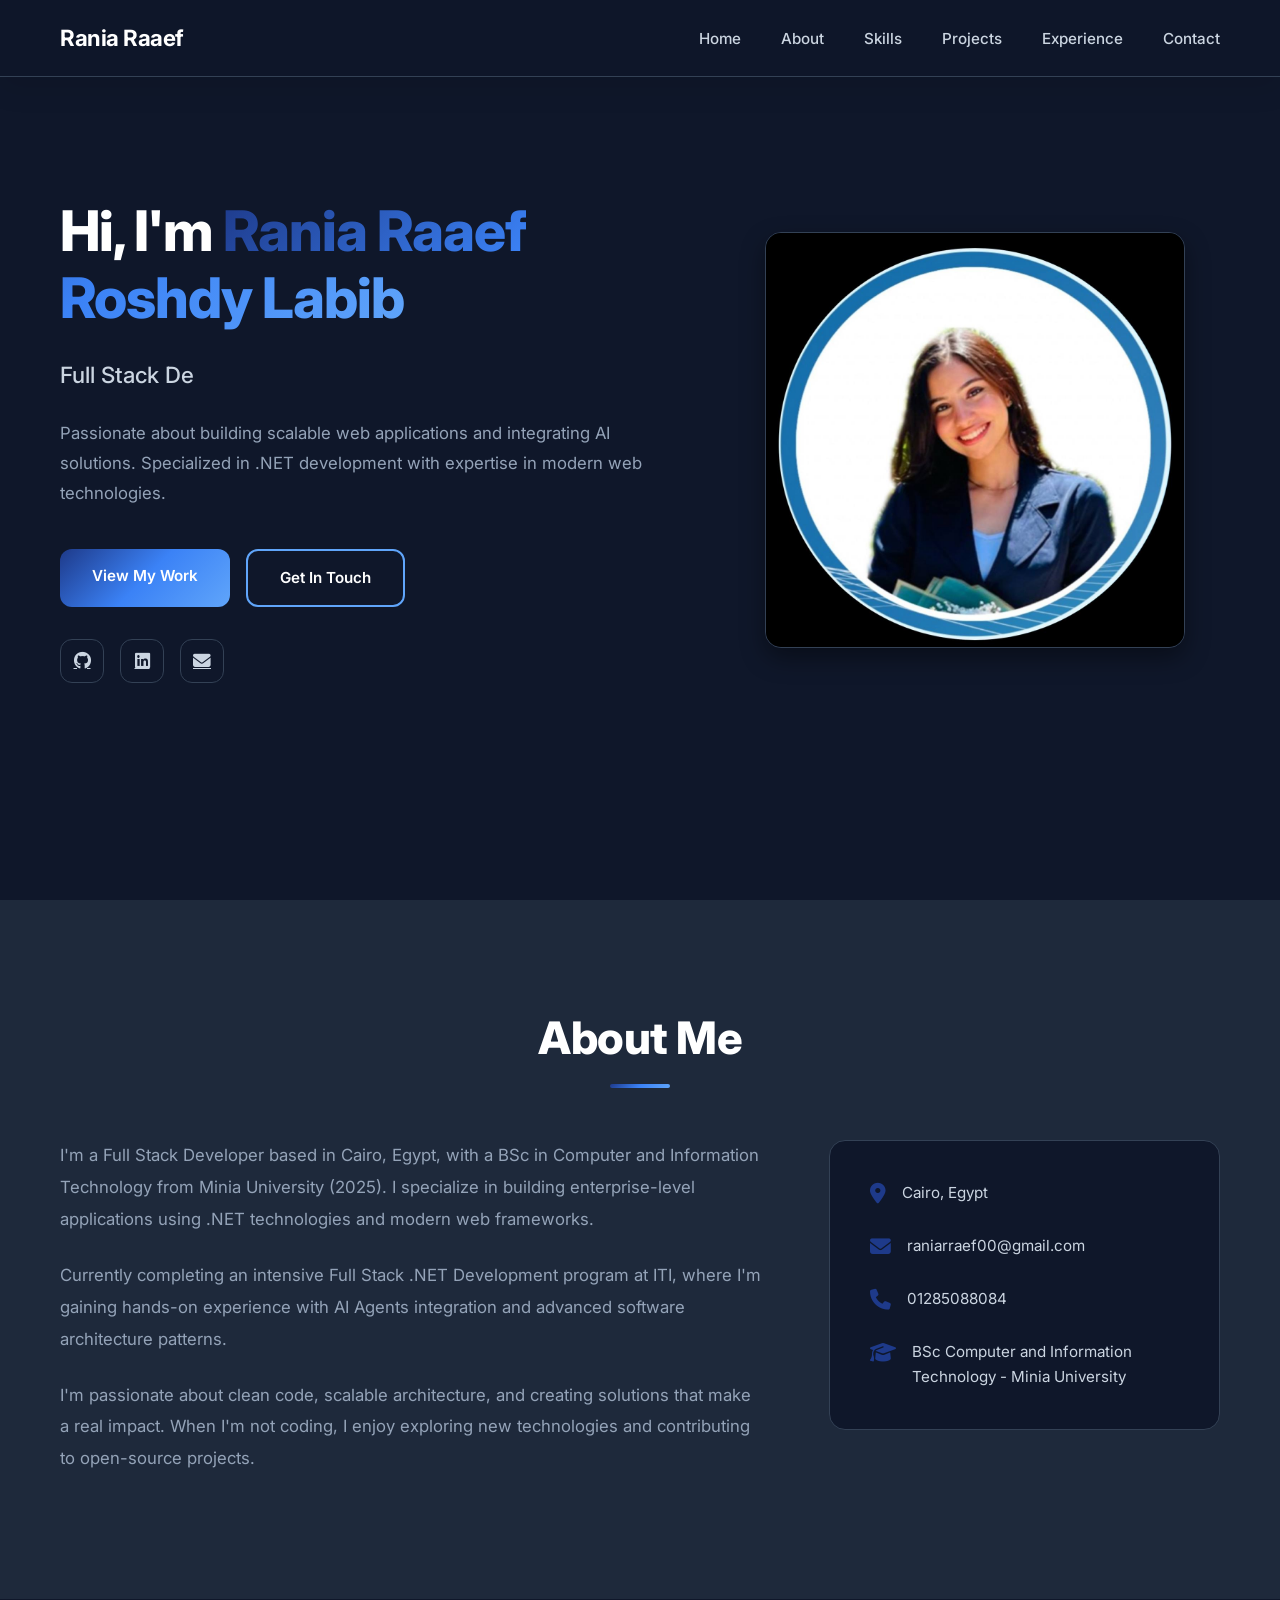
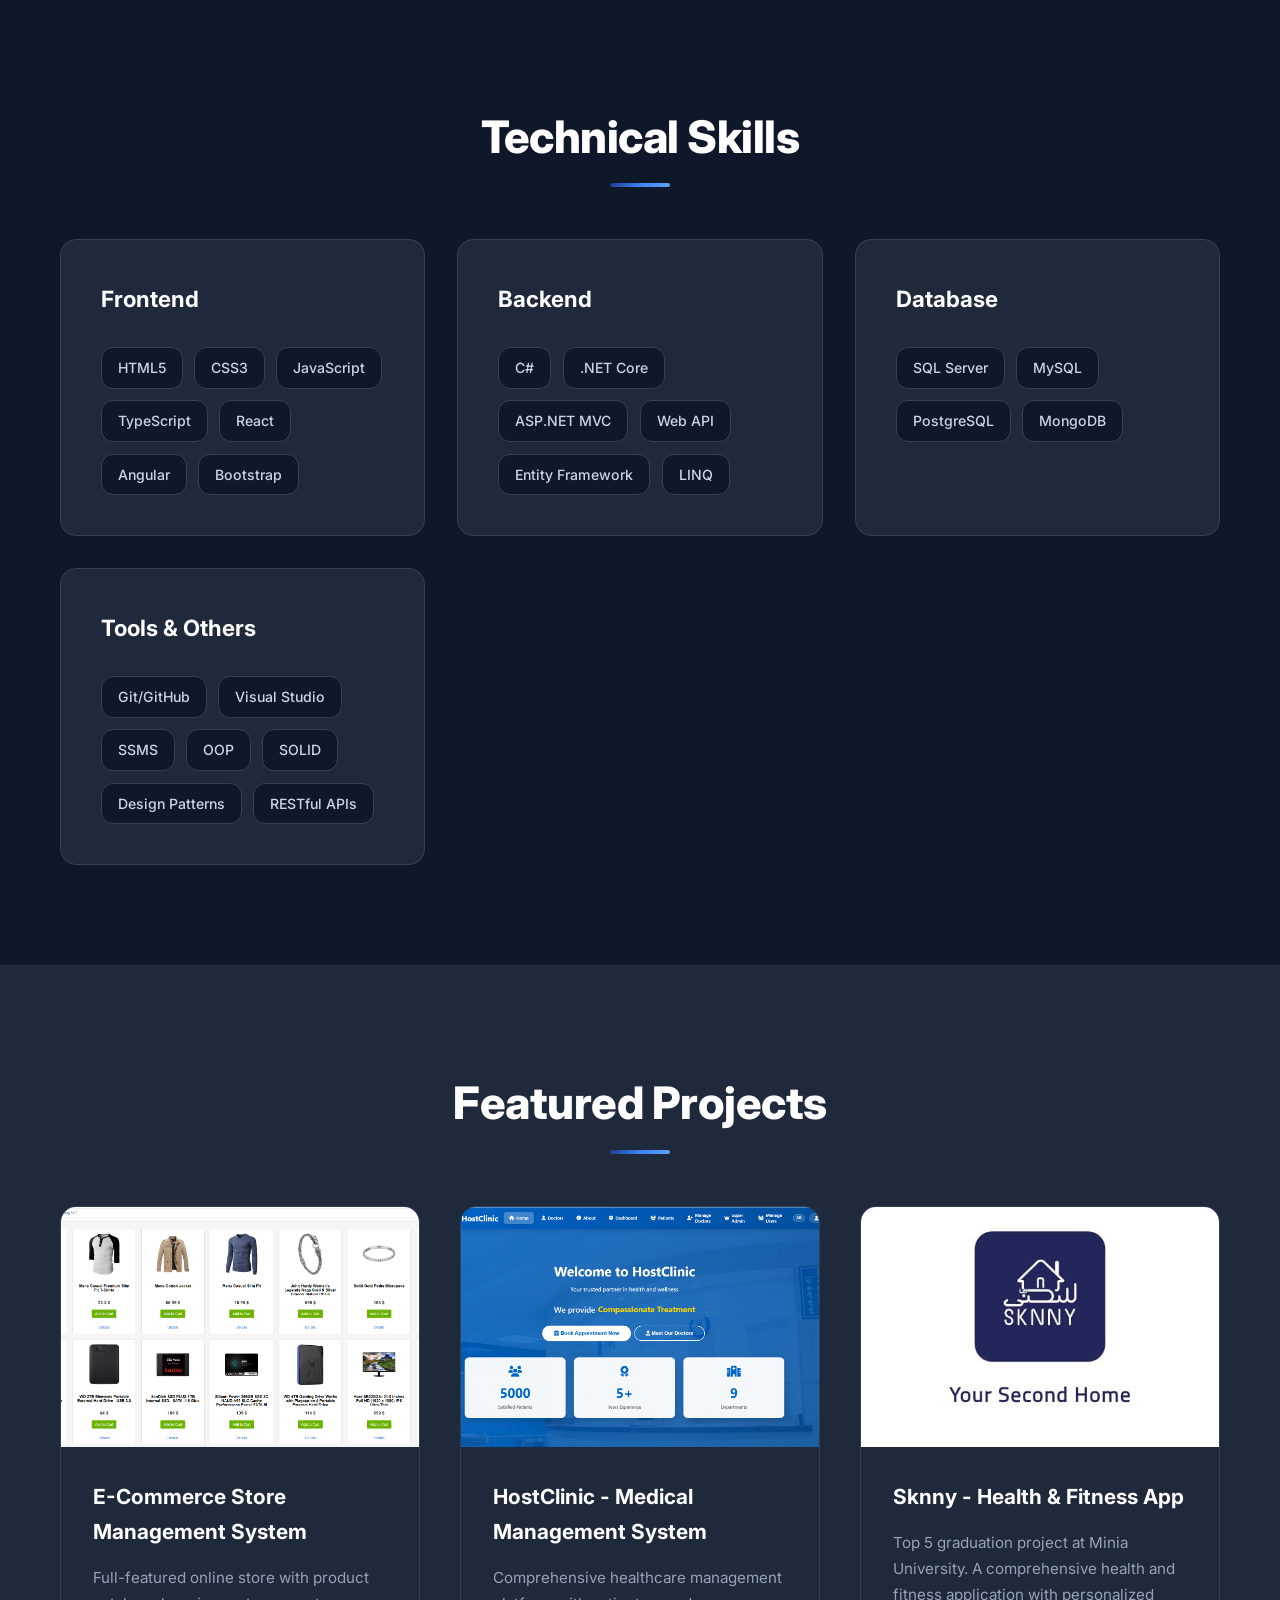
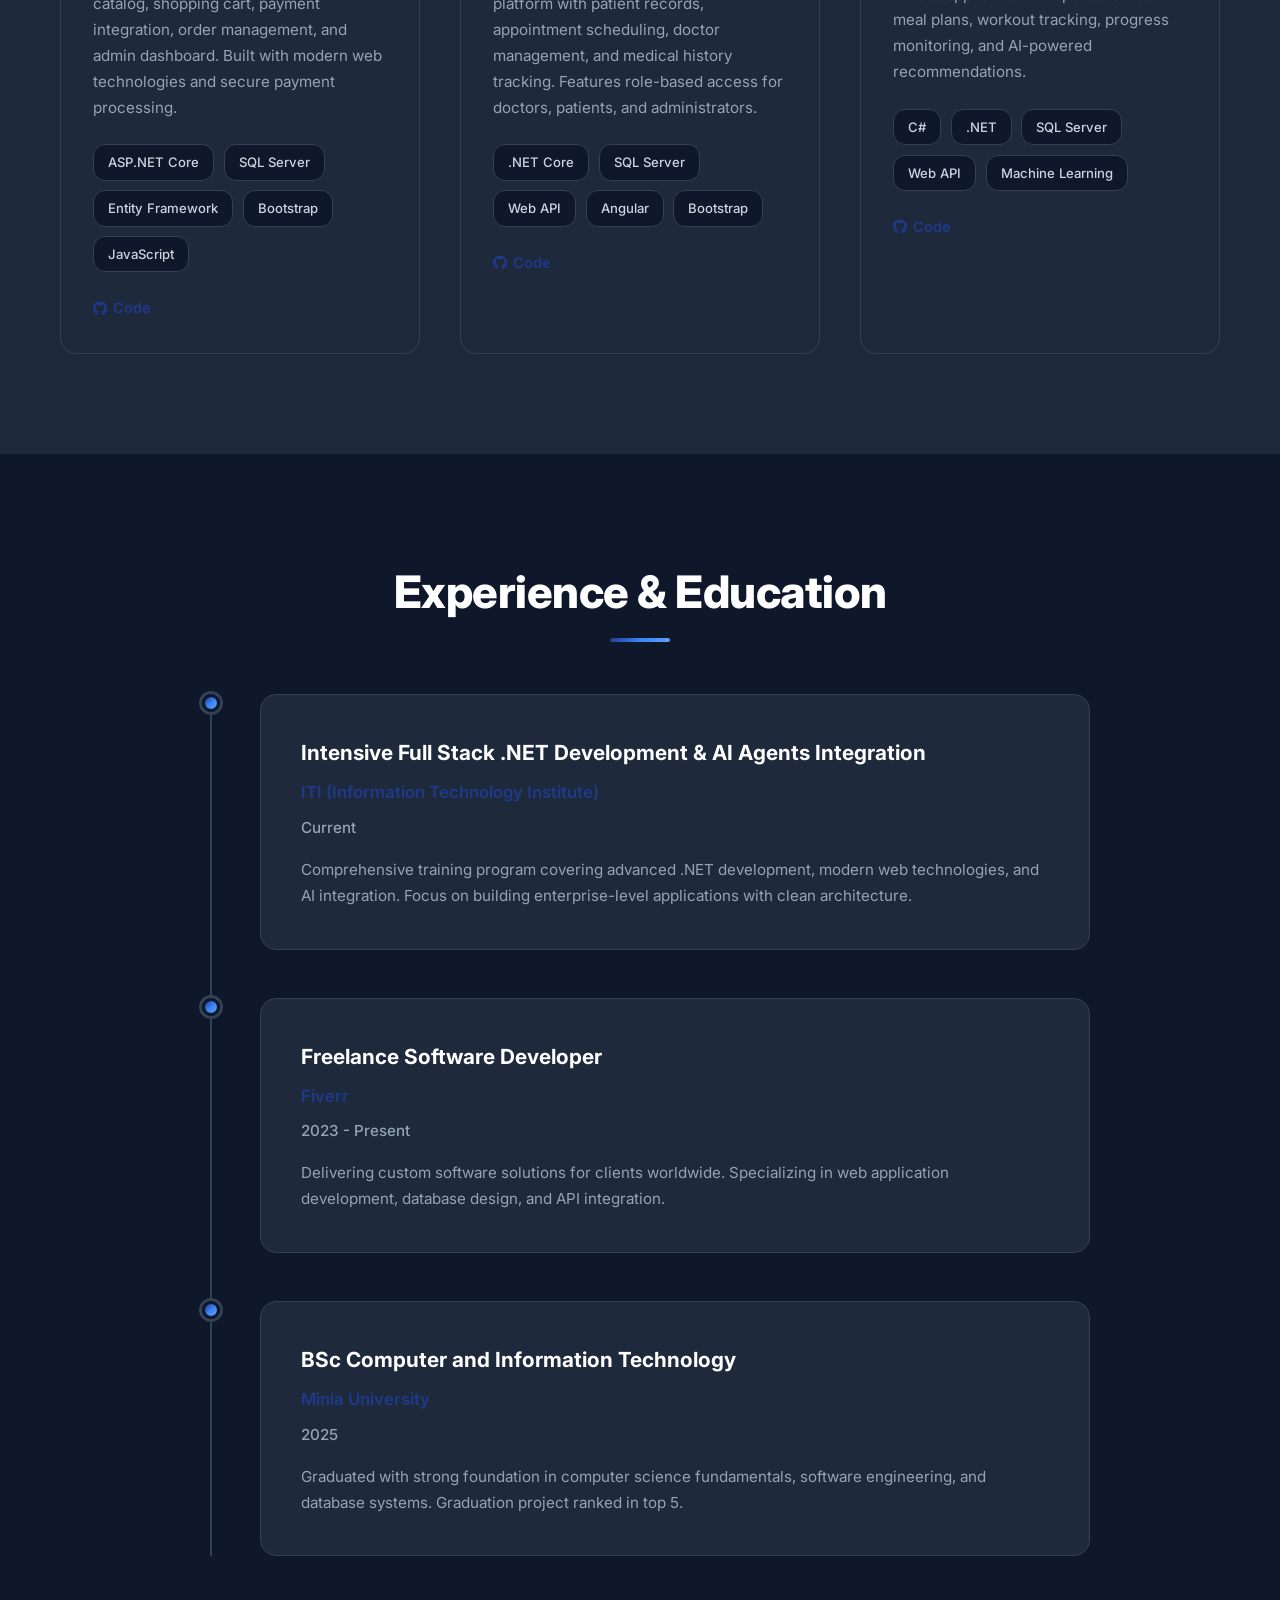
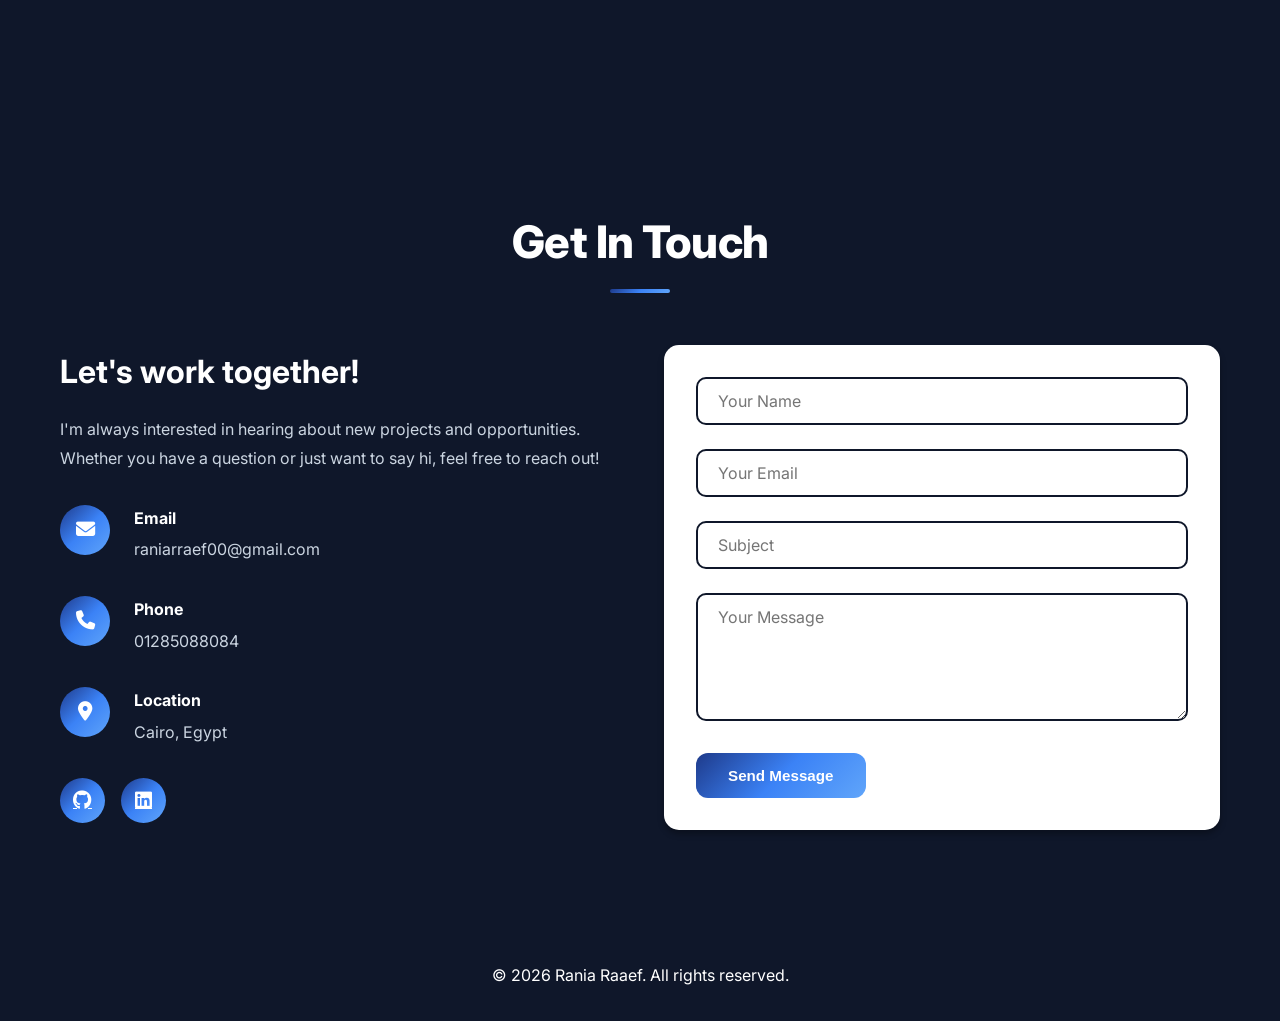
==== index.html @ a7ed982c "Initial portfolio upload" ====
<!DOCTYPE html>
<html lang="en">
<head>
    <meta charset="UTF-8">
    <meta name="viewport" content="width=device-width, initial-scale=1.0">
    <title>Rania Raaef - Full Stack Developer</title>
    <link rel="preconnect" href="https://fonts.googleapis.com">
    <link rel="preconnect" href="https://fonts.gstatic.com" crossorigin>
    <link href="https://fonts.googleapis.com/css2?family=Inter:wght@400;500;600;700;800&display=swap" rel="stylesheet">
    <link rel="stylesheet" href="styles.css">
    <link rel="stylesheet" href="https://cdnjs.cloudflare.com/ajax/libs/font-awesome/6.4.0/css/all.min.css">
</head>
<body>
    <!-- Navigation -->
    <nav class="navbar">
        <div class="container">
            <div class="nav-brand">Rania Raaef</div>
            <ul class="nav-menu">
                <li><a href="#home">Home</a></li>
                <li><a href="#about">About</a></li>
                <li><a href="#skills">Skills</a></li>
                <li><a href="#projects">Projects</a></li>
                <li><a href="#experience">Experience</a></li>
                <li><a href="#contact">Contact</a></li>
            </ul>
            <div class="hamburger">
                <span></span>
                <span></span>
                <span></span>
            </div>
        </div>
    </nav>

    <!-- Hero Section -->
    <section id="home" class="hero">
        <div class="container">
            <div class="hero-content">
                <div class="hero-text">
                    <h1 class="hero-title">Hi, I'm <span class="highlight">Rania Raaef Roshdy Labib</span></h1>
                    <h2 class="hero-subtitle">Full Stack Developer | Software Engineer</h2>
                    <p class="hero-description">
                        Passionate about building scalable web applications and integrating AI solutions. 
                        Specialized in .NET development with expertise in modern web technologies.
                    </p>
                    <div class="hero-buttons">
                        <a href="#projects" class="btn btn-primary">View My Work</a>
                        <a href="#contact" class="btn btn-secondary">Get In Touch</a>
                    </div>
                    <div class="social-links">
                        <a href="https://github.com/raniaraaef" target="_blank" aria-label="GitHub"><i class="fab fa-github"></i></a>
                        <a href="https://www.linkedin.com/in/rania-raaef-23a071244" target="_blank" aria-label="LinkedIn"><i class="fab fa-linkedin"></i></a>
                        <a href="mailto:raniarraef00@gmail.com" aria-label="Email"><i class="fas fa-envelope"></i></a>
                    </div>
                </div>
                <div class="hero-image">
                    <img src="photo_1_2026-02-26_18-59-21.jpg" alt="Rania Raaef">
                </div>
            </div>
        </div>
    </section>

    <!-- About Section -->
    <section id="about" class="about">
        <div class="container">
            <h2 class="section-title">About Me</h2>
            <div class="about-content">
                <div class="about-text">
                    <p>
                        I'm a Full Stack Developer based in Cairo, Egypt, with a BSc in Computer and Information Technology 
                        from Minia University (2025). I specialize in building enterprise-level applications using .NET 
                        technologies and modern web frameworks.
                    </p>
                    <p>
                        Currently completing an intensive Full Stack .NET Development program at ITI, where I'm gaining 
                        hands-on experience with AI Agents integration and advanced software architecture patterns.
                    </p>
                    <p>
                        I'm passionate about clean code, scalable architecture, and creating solutions that make a real 
                        impact. When I'm not coding, I enjoy exploring new technologies and contributing to open-source projects.
                    </p>
                </div>
                <div class="about-info">
                    <div class="info-item">
                        <i class="fas fa-map-marker-alt"></i>
                        <span>Cairo, Egypt</span>
                    </div>
                    <div class="info-item">
                        <i class="fas fa-envelope"></i>
                        <span>raniarraef00@gmail.com</span>
                    </div>
                    <div class="info-item">
                        <i class="fas fa-phone"></i>
                        <span>01285088084</span>
                    </div>
                    <div class="info-item">
                        <i class="fas fa-graduation-cap"></i>
                        <span>BSc Computer and Information Technology - Minia University</span>
                    </div>
                </div>
            </div>
        </div>
    </section>

    <!-- Skills Section -->
    <section id="skills" class="skills">
        <div class="container">
            <h2 class="section-title">Technical Skills</h2>
            <div class="skills-grid">
                <div class="skill-category">
                    <h3>Frontend</h3>
                    <div class="skill-tags">
                        <span class="skill-tag">HTML5</span>
                        <span class="skill-tag">CSS3</span>
                        <span class="skill-tag">JavaScript</span>
                        <span class="skill-tag">TypeScript</span>
                        <span class="skill-tag">React</span>
                        <span class="skill-tag">Angular</span>
                        <span class="skill-tag">Bootstrap</span>
                    </div>
                </div>
                <div class="skill-category">
                    <h3>Backend</h3>
                    <div class="skill-tags">
                        <span class="skill-tag">C#</span>
                        <span class="skill-tag">.NET Core</span>
                        <span class="skill-tag">ASP.NET MVC</span>
                        <span class="skill-tag">Web API</span>
                        <span class="skill-tag">Entity Framework</span>
                        <span class="skill-tag">LINQ</span>
                    </div>
                </div>
                <div class="skill-category">
                    <h3>Database</h3>
                    <div class="skill-tags">
                        <span class="skill-tag">SQL Server</span>
                        <span class="skill-tag">MySQL</span>
                        <span class="skill-tag">PostgreSQL</span>
                        <span class="skill-tag">MongoDB</span>
                    </div>
                </div>
                <div class="skill-category">
                    <h3>Tools & Others</h3>
                    <div class="skill-tags">
                        <span class="skill-tag">Git/GitHub</span>
                        <span class="skill-tag">Visual Studio</span>
                        <span class="skill-tag">SSMS</span>
                        <span class="skill-tag">OOP</span>
                        <span class="skill-tag">SOLID</span>
                        <span class="skill-tag">Design Patterns</span>
                        <span class="skill-tag">RESTful APIs</span>
                    </div>
                </div>
            </div>
        </div>
    </section>

    <!-- Projects Section -->
    <section id="projects" class="projects">
        <div class="container">
            <h2 class="section-title">Featured Projects</h2>
            <div class="projects-grid">
                <div class="project-card">
                    <div class="project-image">
                        <img src="store.png" alt="E-Commerce Store">
                    </div>
                    <div class="project-content">
                        <h3>E-Commerce Store Management System</h3>
                        <p>
                            Full-featured online store with product catalog, shopping cart, payment integration, 
                            order management, and admin dashboard. Built with modern web technologies and secure payment processing.
                        </p>
                        <div class="project-tech">
                            <span>ASP.NET Core</span>
                            <span>SQL Server</span>
                            <span>Entity Framework</span>
                            <span>Bootstrap</span>
                            <span>JavaScript</span>
                        </div>
                        <div class="project-links">
                            <a href="https://github.com/raniaraaef" target="_blank"><i class="fab fa-github"></i> Code</a>
                        </div>
                    </div>
                </div>

                <div class="project-card">
                    <div class="project-image">
                        <img src="clinic.png" alt="HostClinic">
                    </div>
                    <div class="project-content">
                        <h3>HostClinic - Medical Management System</h3>
                        <p>
                            Comprehensive healthcare management platform with patient records, appointment scheduling, 
                            doctor management, and medical history tracking. Features role-based access for doctors, patients, and administrators.
                        </p>
                        <div class="project-tech">
                            <span>.NET Core</span>
                            <span>SQL Server</span>
                            <span>Web API</span>
                            <span>Angular</span>
                            <span>Bootstrap</span>
                        </div>
                        <div class="project-links">
                            <a href="https://github.com/raniaraaef" target="_blank"><i class="fab fa-github"></i> Code</a>
                        </div>
                    </div>
                </div>

                <div class="project-card">
                    <div class="project-image">
                        <img src="sknny.jpg" alt="Sknny">
                    </div>
                    <div class="project-content">
                        <h3>Sknny - Health & Fitness App</h3>
                        <p>
                            Top 5 graduation project at Minia University. A comprehensive health and fitness application 
                            with personalized meal plans, workout tracking, progress monitoring, and AI-powered recommendations.
                        </p>
                        <div class="project-tech">
                            <span>C#</span>
                            <span>.NET</span>
                            <span>SQL Server</span>
                            <span>Web API</span>
                            <span>Machine Learning</span>
                        </div>
                        <div class="project-links">
                            <a href="https://github.com/raniaraaef" target="_blank"><i class="fab fa-github"></i> Code</a>
                        </div>
                    </div>
                </div>
            </div>
        </div>
    </section>

    <!-- Experience Section -->
    <section id="experience" class="experience">
        <div class="container">
            <h2 class="section-title">Experience & Education</h2>
            <div class="timeline">
                <div class="timeline-item">
                    <div class="timeline-dot"></div>
                    <div class="timeline-content">
                        <h3>Intensive Full Stack .NET Development & AI Agents Integration</h3>
                        <h4>ITI (Information Technology Institute)</h4>
                        <p class="timeline-date">Current</p>
                        <p>
                            Comprehensive training program covering advanced .NET development, modern web technologies, 
                            and AI integration. Focus on building enterprise-level applications with clean architecture.
                        </p>
                    </div>
                </div>

                <div class="timeline-item">
                    <div class="timeline-dot"></div>
                    <div class="timeline-content">
                        <h3>Freelance Software Developer</h3>
                        <h4>Fiverr</h4>
                        <p class="timeline-date">2023 - Present</p>
                        <p>
                            Delivering custom software solutions for clients worldwide. Specializing in web application 
                            development, database design, and API integration.
                        </p>
                    </div>
                </div>

                <div class="timeline-item">
                    <div class="timeline-dot"></div>
                    <div class="timeline-content">
                        <h3>BSc Computer and Information Technology</h3>
                        <h4>Minia University</h4>
                        <p class="timeline-date">2025</p>
                        <p>
                            Graduated with strong foundation in computer science fundamentals, software engineering, 
                            and database systems. Graduation project ranked in top 5.
                        </p>
                    </div>
                </div>
            </div>
        </div>
    </section>

    <!-- Contact Section -->
    <section id="contact" class="contact">
        <div class="container">
            <h2 class="section-title">Get In Touch</h2>
            <div class="contact-content">
                <div class="contact-info">
                    <h3>Let's work together!</h3>
                    <p>
                        I'm always interested in hearing about new projects and opportunities. 
                        Whether you have a question or just want to say hi, feel free to reach out!
                    </p>
                    <div class="contact-details">
                        <div class="contact-item">
                            <i class="fas fa-envelope"></i>
                            <div>
                                <h4>Email</h4>
                                <a href="mailto:raniarraef00@gmail.com">raniarraef00@gmail.com</a>
                            </div>
                        </div>
                        <div class="contact-item">
                            <i class="fas fa-phone"></i>
                            <div>
                                <h4>Phone</h4>
                                <a href="tel:+201285088084">01285088084</a>
                            </div>
                        </div>
                        <div class="contact-item">
                            <i class="fas fa-map-marker-alt"></i>
                            <div>
                                <h4>Location</h4>
                                <p>Cairo, Egypt</p>
                            </div>
                        </div>
                    </div>
                    <div class="social-links-contact">
                        <a href="https://github.com/raniaraaef" target="_blank"><i class="fab fa-github"></i></a>
                        <a href="https://www.linkedin.com/in/rania-raaef-23a071244" target="_blank"><i class="fab fa-linkedin"></i></a>
                    </div>
                </div>
                <div class="contact-form">
                    <form id="contactForm">
                        <div class="form-group">
                            <input type="text" id="name" placeholder="Your Name" required>
                        </div>
                        <div class="form-group">
                            <input type="email" id="email" placeholder="Your Email" required>
                        </div>
                        <div class="form-group">
                            <input type="text" id="subject" placeholder="Subject" required>
                        </div>
                        <div class="form-group">
                            <textarea id="message" rows="5" placeholder="Your Message" required></textarea>
                        </div>
                        <button type="submit" class="btn btn-primary">Send Message</button>
                    </form>
                </div>
            </div>
        </div>
    </section>

    <!-- Footer -->
    <footer class="footer">
        <div class="container">
            <p>&copy; 2026 Rania Raaef. All rights reserved.</p>
        </div>
    </footer>

    <script src="script.js"></script>
</body>
</html>
---- styles.css ----
* {
    margin: 0;
    padding: 0;
    box-sizing: border-box;
}

:root {
    --primary-color: #1e3a8a;
    --secondary-color: #3b82f6;
    --accent-color: #60a5fa;
    --text-dark: #0f172a;
    --text-light: #cbd5e1;
    --text-muted: #94a3b8;
    --bg-light: #0f172a;
    --bg-white: #1e293b;
    --bg-card: #1e293b;
    --border-color: #334155;
    --shadow-sm: 0 1px 3px rgba(0, 0, 0, 0.3);
    --shadow: 0 4px 6px rgba(0, 0, 0, 0.3);
    --shadow-lg: 0 10px 25px rgba(0, 0, 0, 0.4);
    --transition: all 0.3s cubic-bezier(0.4, 0, 0.2, 1);
    --radius: 12px;
    --radius-lg: 16px;
    --gradient: linear-gradient(135deg, #1e3a8a 0%, #3b82f6 50%, #60a5fa 100%);
}

html {
    scroll-behavior: smooth;
}

body {
    font-family: 'Inter', -apple-system, BlinkMacSystemFont, 'Segoe UI', 'Roboto', 'Oxygen', 'Ubuntu', 'Cantarell', sans-serif;
    line-height: 1.7;
    color: #e2e8f0;
    overflow-x: hidden;
    background: var(--bg-light);
}

.container {
    max-width: 1200px;
    margin: 0 auto;
    padding: 0 20px;
}

/* Navigation */
.navbar {
    position: fixed;
    top: 0;
    width: 100%;
    background: rgba(15, 23, 42, 0.9);
    backdrop-filter: blur(10px);
    border-bottom: 1px solid var(--border-color);
    z-index: 1000;
    transition: var(--transition);
}

.navbar .container {
    display: flex;
    justify-content: space-between;
    align-items: center;
    padding: 1.2rem 20px;
}

.nav-brand {
    font-size: 1.4rem;
    font-weight: 700;
    color: #ffffff;
    letter-spacing: -0.5px;
}

.nav-menu {
    display: flex;
    list-style: none;
    gap: 2.5rem;
}

.nav-menu a {
    text-decoration: none;
    color: var(--text-light);
    font-weight: 500;
    font-size: 0.95rem;
    transition: var(--transition);
    position: relative;
}

.nav-menu a:hover {
    color: var(--accent-color);
}

.nav-menu a::after {
    content: '';
    position: absolute;
    bottom: -8px;
    left: 50%;
    transform: translateX(-50%);
    width: 0;
    height: 2px;
    background: var(--gradient);
    transition: var(--transition);
    border-radius: 2px;
}

.nav-menu a:hover::after {
    width: 100%;
}

.hamburger {
    display: none;
    flex-direction: column;
    cursor: pointer;
}

.hamburger span {
    width: 25px;
    height: 3px;
    background: var(--text-dark);
    margin: 3px 0;
    transition: var(--transition);
}

/* Hero Section */
.hero {
    min-height: 100vh;
    display: flex;
    align-items: center;
    padding-top: 80px;
    background: var(--bg-light);
    position: relative;
    overflow: hidden;
}

.hero-content {
    display: grid;
    grid-template-columns: 1.2fr 1fr;
    gap: 5rem;
    align-items: center;
    position: relative;
    z-index: 1;
}

.hero-text {
    color: #ffffff;
}

.hero-title {
    font-size: 3.5rem;
    margin-bottom: 1.5rem;
    font-weight: 800;
    line-height: 1.2;
    letter-spacing: -1px;
    animation: fadeInUp 0.8s ease;
    color: #ffffff;
}

.highlight {
    background: var(--gradient);
    -webkit-background-clip: text;
    -webkit-text-fill-color: transparent;
    background-clip: text;
}

.hero-subtitle {
    font-size: 1.4rem;
    margin-bottom: 1.5rem;
    color: var(--text-light);
    font-weight: 500;
    animation: fadeInUp 0.8s ease 0.2s both;
}

.hero-description {
    font-size: 1.05rem;
    margin-bottom: 2.5rem;
    color: var(--text-muted);
    line-height: 1.8;
    max-width: 600px;
    animation: fadeInUp 0.8s ease 0.4s both;
}

.hero-buttons {
    display: flex;
    gap: 1rem;
    margin-bottom: 2rem;
    animation: fadeInUp 0.8s ease 0.6s both;
}

.btn {
    padding: 14px 32px;
    border-radius: var(--radius);
    text-decoration: none;
    font-weight: 600;
    font-size: 0.95rem;
    transition: var(--transition);
    display: inline-block;
}

.btn-primary {
    background: var(--gradient);
    color: white;
    border: none;
}

.btn-primary:hover {
    transform: translateY(-2px);
    box-shadow: var(--shadow-lg);
    opacity: 0.9;
}

.btn-secondary {
    background: transparent;
    color: #ffffff;
    border: 2px solid var(--accent-color);
}

.btn-secondary:hover {
    border-color: var(--accent-color);
    background: var(--accent-color);
    color: #ffffff;
    transform: translateY(-2px);
}

.social-links {
    display: flex;
    gap: 1rem;
    animation: fadeInUp 0.8s ease 0.8s both;
}

.social-links a {
    width: 44px;
    height: 44px;
    border-radius: var(--radius);
    background: var(--bg-light);
    border: 1px solid var(--border-color);
    display: flex;
    align-items: center;
    justify-content: center;
    color: var(--text-light);
    font-size: 1.1rem;
    transition: var(--transition);
}

.social-links a:hover {
    background: var(--gradient);
    color: white;
    border-color: transparent;
    transform: translateY(-3px);
    box-shadow: var(--shadow-lg);
}

.hero-image {
    animation: fadeInRight 0.8s ease;
    display: flex;
    justify-content: center;
}

.hero-image img {
    width: 100%;
    max-width: 420px;
    border-radius: var(--radius-lg);
    box-shadow: var(--shadow-lg);
    border: 1px solid var(--border-color);
}

/* Section Styles */
section {
    padding: 100px 0;
}

.section-title {
    text-align: center;
    font-size: 2.8rem;
    margin-bottom: 4rem;
    font-weight: 800;
    letter-spacing: -0.5px;
    color: #ffffff;
    position: relative;
}

.section-title::after {
    content: '';
    position: absolute;
    bottom: -12px;
    left: 50%;
    transform: translateX(-50%);
    width: 60px;
    height: 4px;
    background: var(--gradient);
    border-radius: 2px;
}

/* About Section */
.about {
    background: var(--bg-white);
}

.about-content {
    display: grid;
    grid-template-columns: 1.8fr 1fr;
    gap: 4rem;
    align-items: start;
}

.about-text p {
    margin-bottom: 1.5rem;
    color: var(--text-muted);
    font-size: 1.05rem;
    line-height: 1.9;
}

.about-info {
    background: var(--bg-light);
    padding: 2.5rem;
    border-radius: var(--radius-lg);
    border: 1px solid var(--border-color);
}

.info-item {
    display: flex;
    align-items: flex-start;
    gap: 1rem;
    margin-bottom: 1.8rem;
}

.info-item:last-child {
    margin-bottom: 0;
}

.info-item i {
    color: var(--primary-color);
    font-size: 1.3rem;
    margin-top: 2px;
}

.info-item span {
    color: var(--text-light);
    font-size: 0.95rem;
    line-height: 1.6;
}

/* Skills Section */
.skills {
    background: var(--bg-light);
}

.skills-grid {
    display: grid;
    grid-template-columns: repeat(auto-fit, minmax(300px, 1fr));
    gap: 2rem;
}

.skill-category {
    background: var(--bg-white);
    padding: 2.5rem;
    border-radius: var(--radius-lg);
    border: 1px solid var(--border-color);
    transition: var(--transition);
}

.skill-category:hover {
    transform: translateY(-5px);
    box-shadow: var(--shadow-lg);
    border-color: var(--primary-color);
}

.skill-category h3 {
    margin-bottom: 1.8rem;
    color: #ffffff;
    font-size: 1.4rem;
    font-weight: 700;
}

.skill-tags {
    display: flex;
    flex-wrap: wrap;
    gap: 0.7rem;
}

.skill-tag {
    background: var(--bg-light);
    color: var(--text-light);
    padding: 8px 16px;
    border-radius: var(--radius);
    font-size: 0.88rem;
    font-weight: 500;
    border: 1px solid var(--border-color);
    transition: var(--transition);
}

.skill-tag:hover {
    background: var(--gradient);
    color: white;
    border-color: transparent;
    transform: translateY(-2px);
}

/* Projects Section */
.projects {
    background: var(--bg-white);
}

.projects-grid {
    display: grid;
    grid-template-columns: repeat(auto-fit, minmax(360px, 1fr));
    gap: 2.5rem;
}

.project-card {
    background: var(--bg-white);
    border-radius: var(--radius-lg);
    overflow: hidden;
    border: 1px solid var(--border-color);
    transition: var(--transition);
}

.project-card:hover {
    transform: translateY(-8px);
    box-shadow: var(--shadow-lg);
    border-color: var(--primary-color);
}

.project-image {
    height: 240px;
    overflow: hidden;
    background: var(--bg-light);
}

.project-image img {
    width: 100%;
    height: 100%;
    object-fit: cover;
    transition: var(--transition);
}

.project-card:hover .project-image img {
    transform: scale(1.05);
}

.project-content {
    padding: 2rem;
}

.project-content h3 {
    margin-bottom: 1rem;
    color: #ffffff;
    font-size: 1.3rem;
    font-weight: 700;
}

.project-content p {
    color: var(--text-muted);
    margin-bottom: 1.5rem;
    line-height: 1.7;
    font-size: 0.95rem;
}

.project-tech {
    display: flex;
    flex-wrap: wrap;
    gap: 0.6rem;
    margin-bottom: 1.5rem;
}

.project-tech span {
    background: var(--bg-light);
    color: var(--text-light);
    padding: 6px 14px;
    border-radius: var(--radius);
    font-size: 0.82rem;
    font-weight: 500;
    border: 1px solid var(--border-color);
}

.project-links {
    display: flex;
    gap: 1.5rem;
}

.project-links a {
    color: var(--primary-color);
    text-decoration: none;
    font-weight: 600;
    font-size: 0.9rem;
    transition: var(--transition);
    display: flex;
    align-items: center;
    gap: 0.4rem;
}

.project-links a:hover {
    color: var(--secondary-color);
}

/* Experience Section */
.experience {
    background: var(--bg-light);
}

.timeline {
    position: relative;
    max-width: 900px;
    margin: 0 auto;
}

.timeline::before {
    content: '';
    position: absolute;
    left: 20px;
    top: 0;
    bottom: 0;
    width: 2px;
    background: var(--border-color);
}

.timeline-item {
    position: relative;
    padding-left: 70px;
    margin-bottom: 3rem;
}

.timeline-dot {
    position: absolute;
    left: 12px;
    top: 0;
    width: 18px;
    height: 18px;
    border-radius: 50%;
    background: var(--gradient);
    border: 3px solid var(--bg-light);
    box-shadow: 0 0 0 3px var(--border-color);
}

.timeline-content {
    background: var(--bg-white);
    padding: 2.5rem;
    border-radius: var(--radius-lg);
    border: 1px solid var(--border-color);
    transition: var(--transition);
}

.timeline-content:hover {
    box-shadow: var(--shadow-lg);
    border-color: var(--primary-color);
}

.timeline-content h3 {
    color: #ffffff;
    margin-bottom: 0.5rem;
    font-size: 1.3rem;
    font-weight: 700;
}

.timeline-content h4 {
    color: var(--primary-color);
    margin-bottom: 0.5rem;
    font-weight: 600;
    font-size: 1.05rem;
}

.timeline-date {
    color: var(--text-muted);
    font-size: 0.88rem;
    margin-bottom: 1rem;
    font-weight: 500;
}

.timeline-content p {
    color: var(--text-muted);
    line-height: 1.7;
    font-size: 0.95rem;
}

/* Contact Section */
.contact {
    background: var(--bg-light);
}

.contact-content {
    display: grid;
    grid-template-columns: 1fr 1fr;
    gap: 3rem;
}

.contact-info h3 {
    font-size: 2rem;
    margin-bottom: 1rem;
    color: #ffffff;
}

.contact-info > p {
    color: var(--text-light);
    margin-bottom: 2rem;
    line-height: 1.8;
}

.contact-details {
    margin-bottom: 2rem;
}

.contact-item {
    display: flex;
    gap: 1.5rem;
    margin-bottom: 2rem;
}

.contact-item i {
    width: 50px;
    height: 50px;
    background: var(--gradient);
    color: white;
    border-radius: 50%;
    display: flex;
    align-items: center;
    justify-content: center;
    font-size: 1.2rem;
    flex-shrink: 0;
}

.contact-item h4 {
    margin-bottom: 0.3rem;
    color: #ffffff;
}

.contact-item a,
.contact-item p {
    color: var(--text-light);
    text-decoration: none;
}

.contact-item a:hover {
    color: var(--primary-color);
}

.social-links-contact {
    display: flex;
    gap: 1rem;
}

.social-links-contact a {
    width: 45px;
    height: 45px;
    border-radius: 50%;
    background: var(--gradient);
    display: flex;
    align-items: center;
    justify-content: center;
    color: white;
    font-size: 1.2rem;
    transition: var(--transition);
}

.social-links-contact a:hover {
    transform: translateY(-5px) scale(1.05);
    box-shadow: var(--shadow-lg);
}

.contact-form {
    background: white;
    padding: 2rem;
    border-radius: 15px;
    box-shadow: var(--shadow);
}

.form-group {
    margin-bottom: 1.5rem;
}

.form-group input,
.form-group textarea {
    width: 100%;
    padding: 12px 20px;
    border: 2px solid var(--bg-light);
    border-radius: 10px;
    font-family: inherit;
    font-size: 1rem;
    transition: var(--transition);
}

.form-group input:focus,
.form-group textarea:focus {
    outline: none;
    border-color: var(--primary-color);
}

.form-group textarea {
    resize: vertical;
}

/* Footer */
.footer {
    background: var(--text-dark);
    color: white;
    text-align: center;
    padding: 2rem 0;
}

/* Animations */
@keyframes fadeInUp {
    from {
        opacity: 0;
        transform: translateY(30px);
    }
    to {
        opacity: 1;
        transform: translateY(0);
    }
}

@keyframes fadeInRight {
    from {
        opacity: 0;
        transform: translateX(30px);
    }
    to {
        opacity: 1;
        transform: translateX(0);
    }
}

/* Responsive Design */
@media (max-width: 768px) {
    .hamburger {
        display: flex;
    }

    .nav-menu {
        position: fixed;
        left: -100%;
        top: 70px;
        flex-direction: column;
        background: white;
        width: 100%;
        text-align: center;
        transition: 0.3s;
        box-shadow: var(--shadow);
        padding: 2rem 0;
    }

    .nav-menu.active {
        left: 0;
    }

    .hero-content {
        grid-template-columns: 1fr;
        text-align: center;
    }

    .hero-title {
        font-size: 2rem;
    }

    .hero-subtitle {
        font-size: 1.2rem;
    }

    .hero-buttons {
        justify-content: center;
    }

    .hero-image {
        order: -1;
    }

    .hero-image img {
        max-width: 250px;
    }

    .about-content {
        grid-template-columns: 1fr;
    }

    .skills-grid {
        grid-template-columns: 1fr;
    }

    .projects-grid {
        grid-template-columns: 1fr;
    }

    .contact-content {
        grid-template-columns: 1fr;
    }

    .timeline::before {
        left: 10px;
    }

    .timeline-item {
        padding-left: 50px;
    }

    .timeline-dot {
        left: 1px;
    }
}
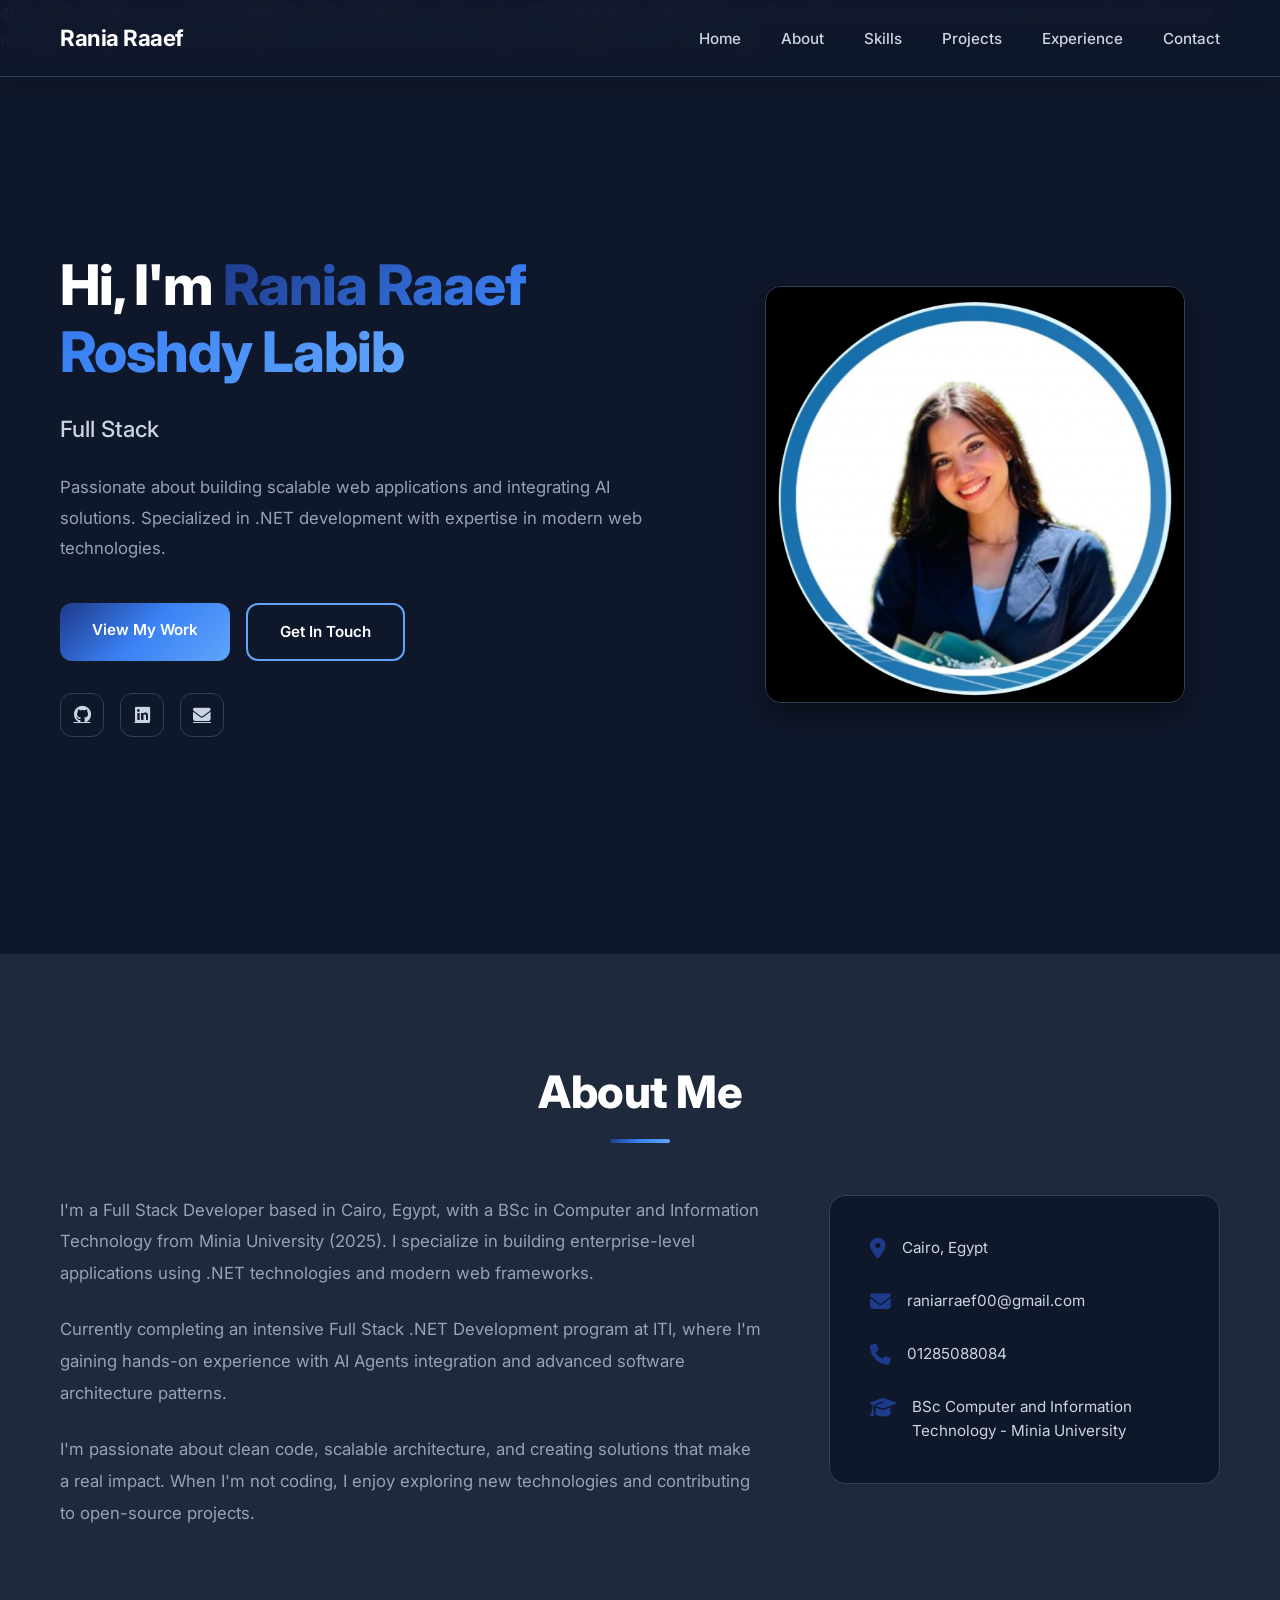
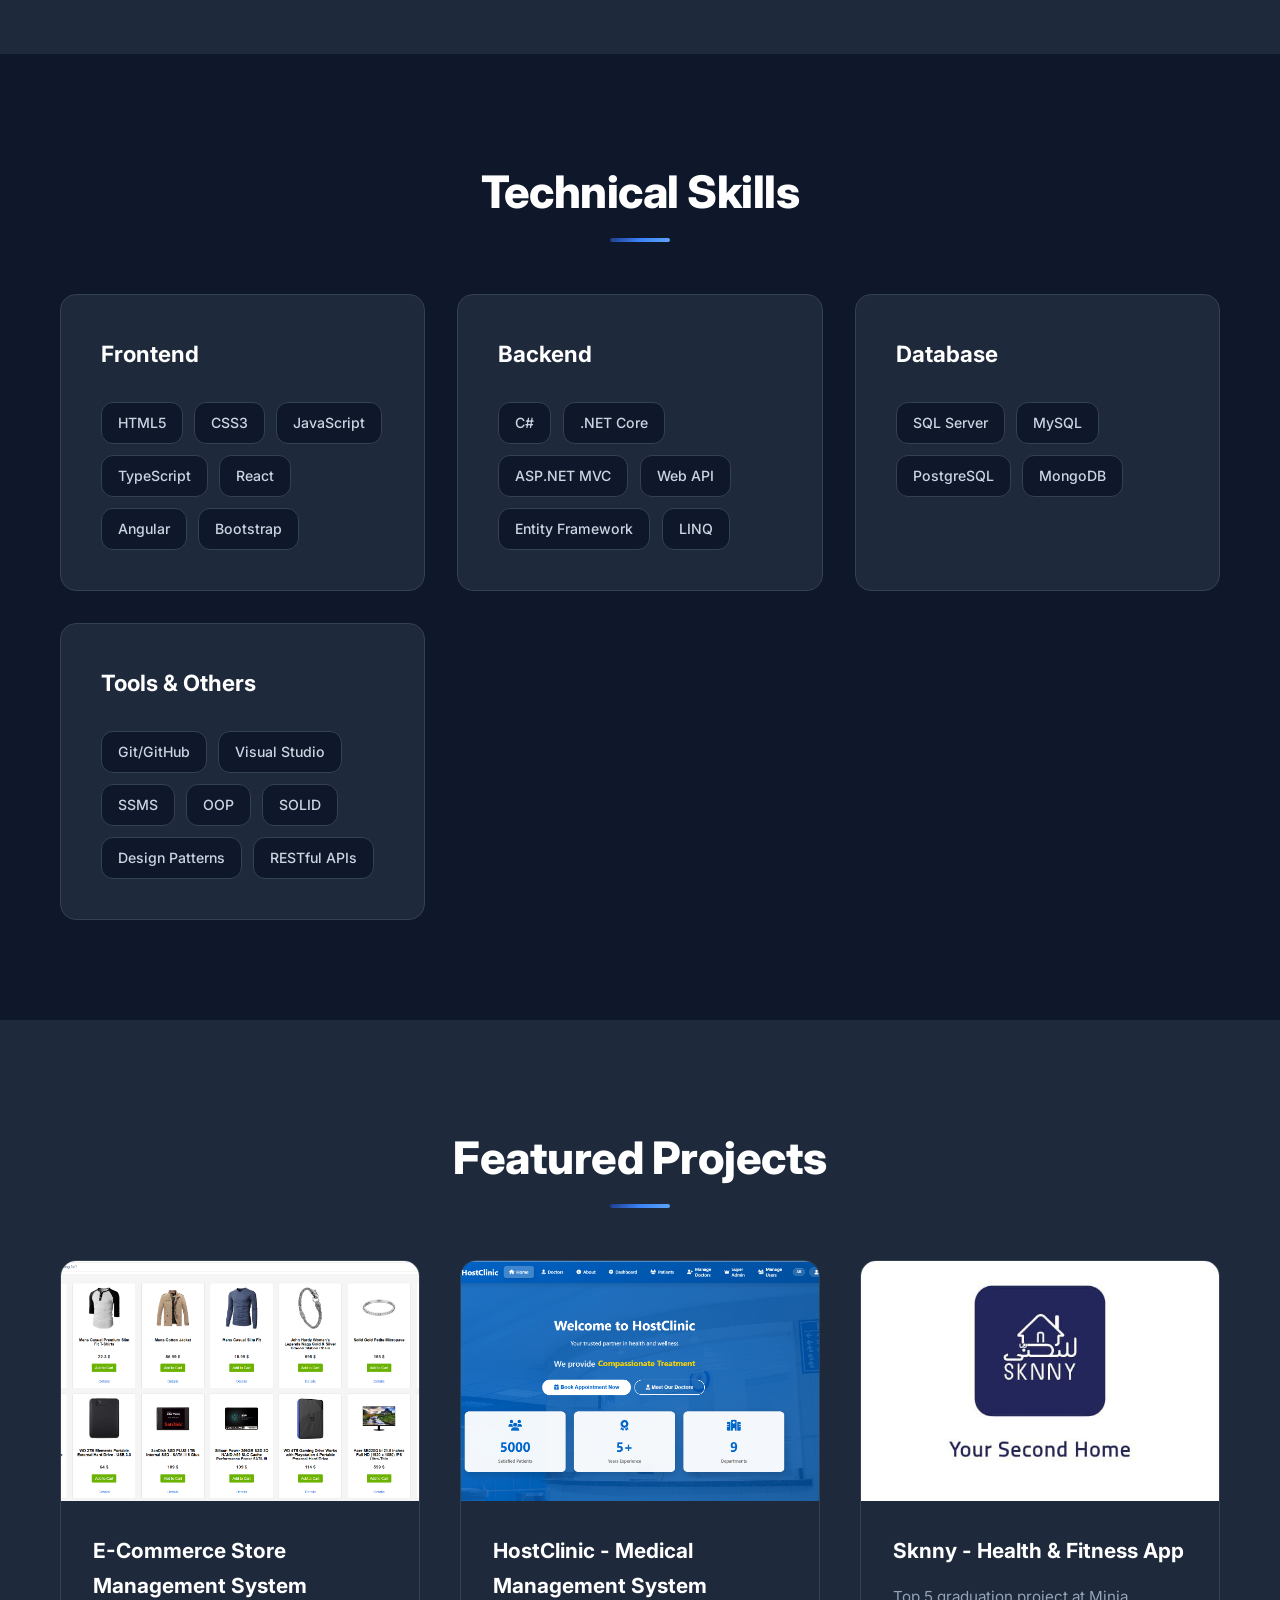
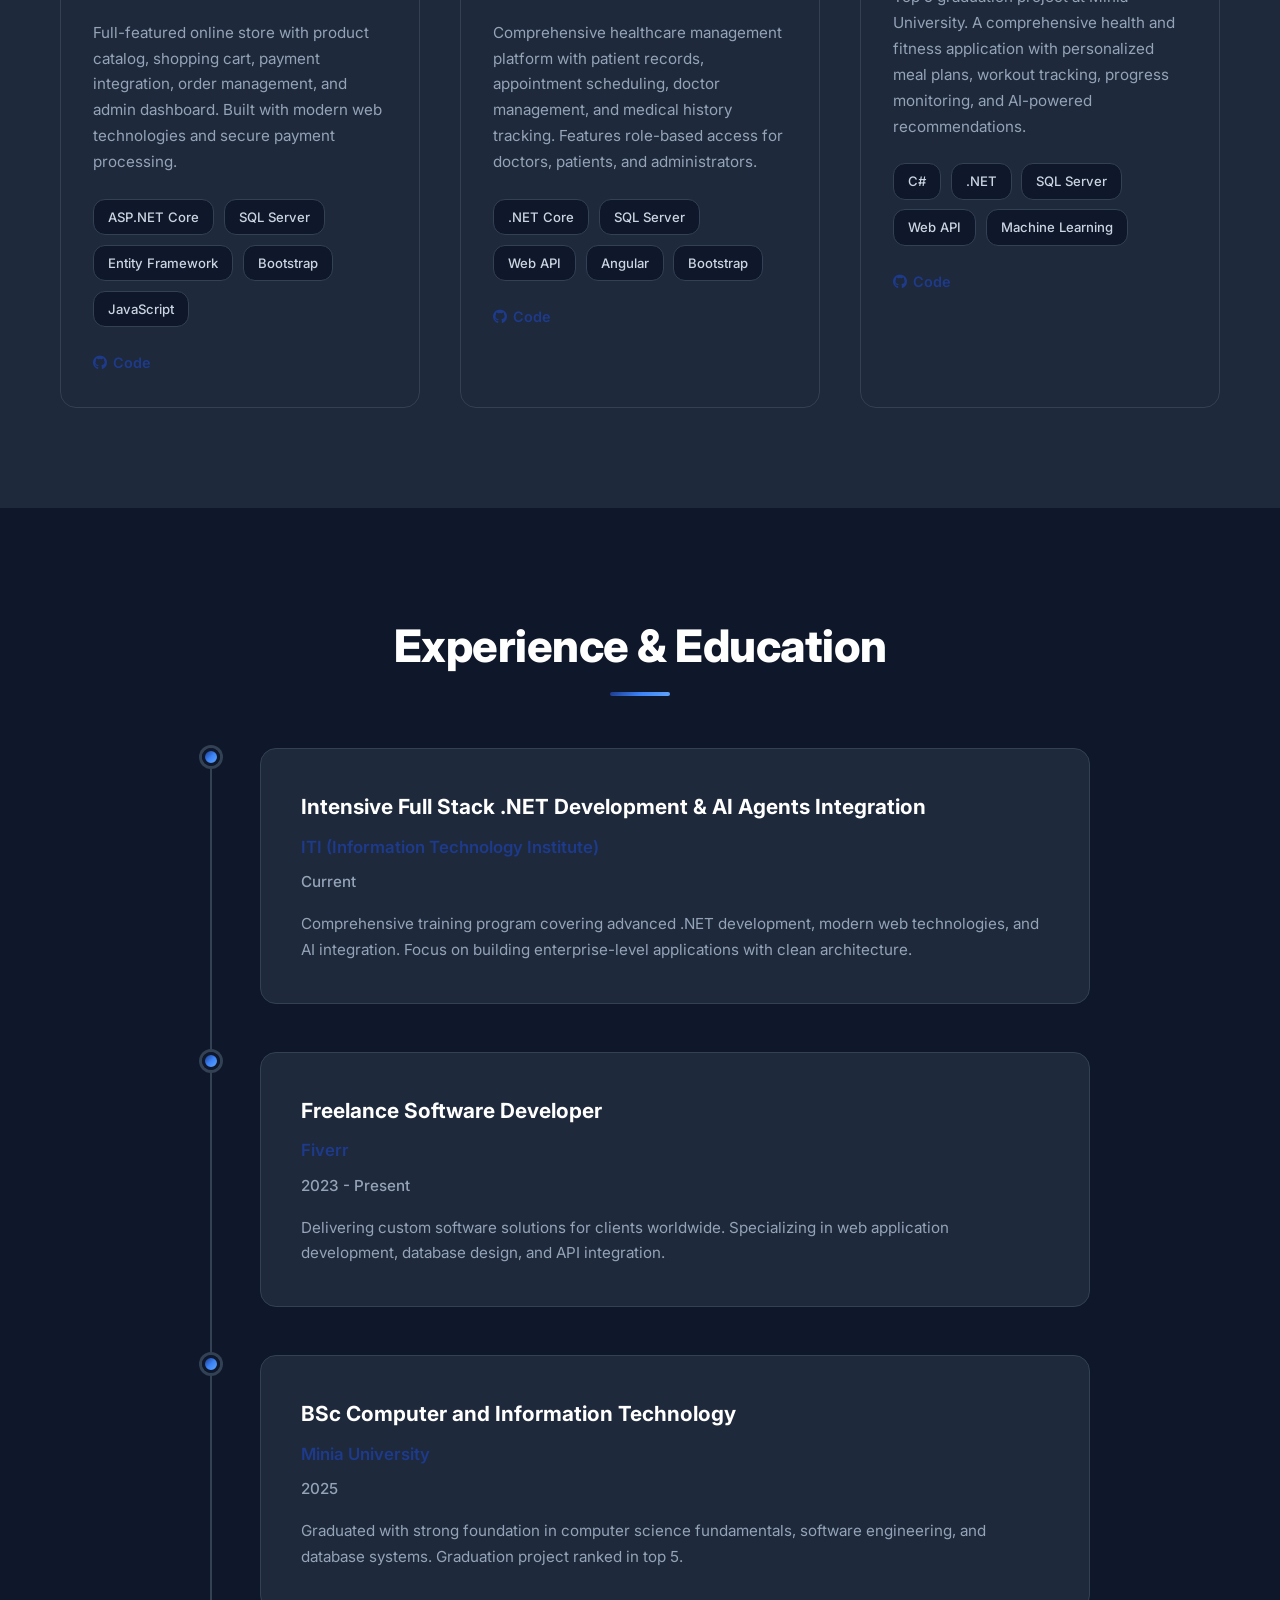
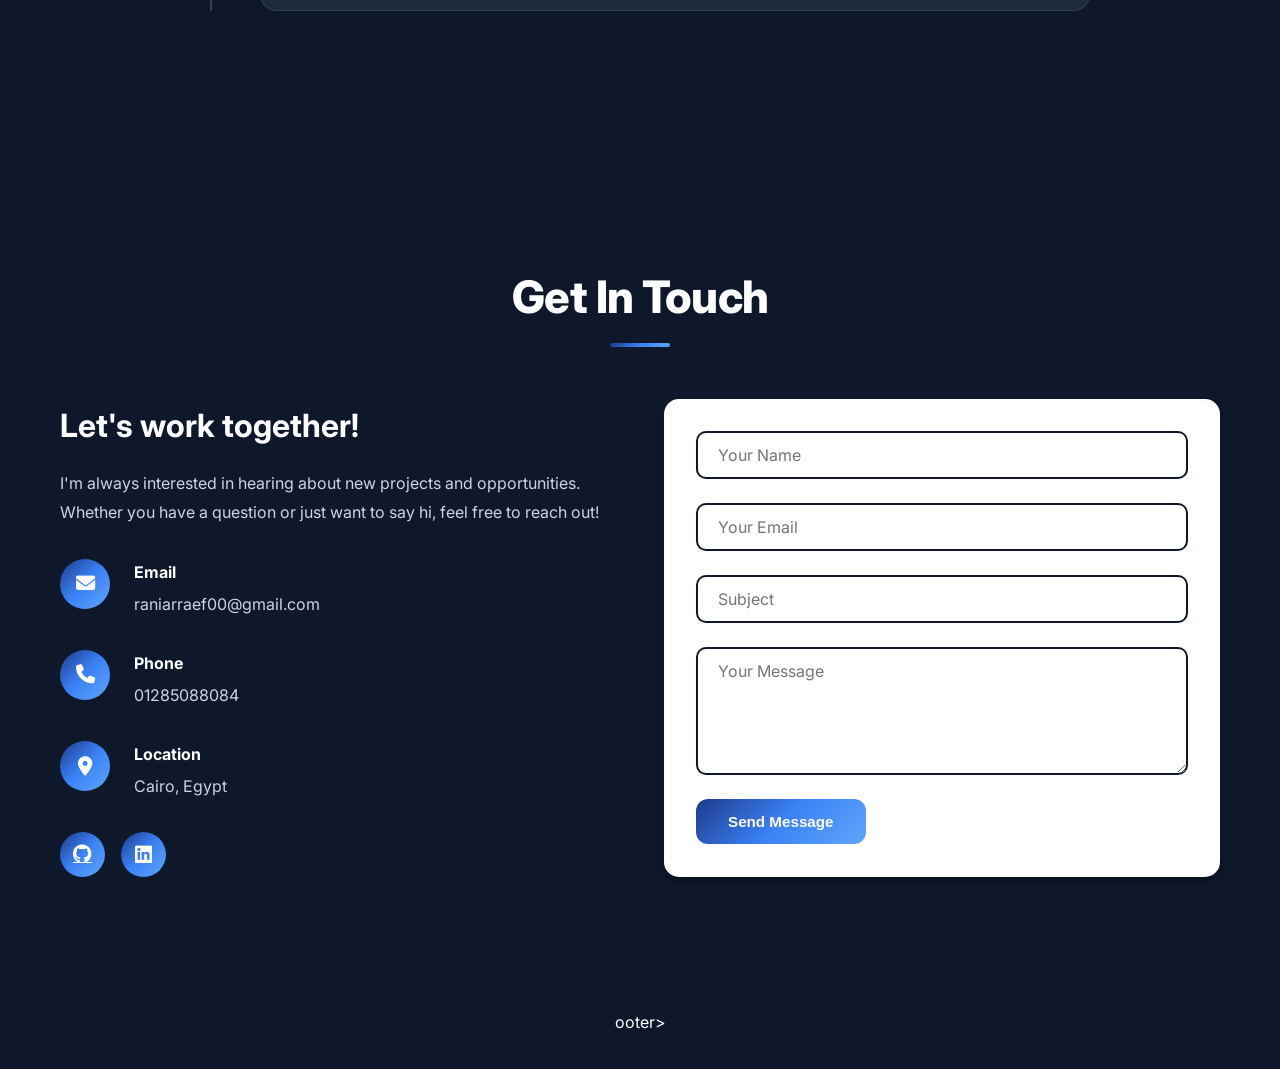
==== commit 38b993ae: "Update portfolio" ====
--- a/index.html
+++ b/index.html
@@ -1,11 +1,15 @@
-<!DOCTYPE html>
+404: NOT_FOUND
+Code: DEPLOYMENT_NOT_FOUND
+ID: dxb1::blz4w-1772129606824-30b006cfc2c4
+
+This deployment cannot be found. For more information and troubleshooting, see our documentati<!DOCTYPE html>
 <html lang="en">
-<head>
-    <meta charset="UTF-8">
-    <meta name="viewport" content="width=device-width, initial-scale=1.0">
-    <title>Rania Raaef - Full Stack Developer</title>
     <link rel="preconnect" href="https://fonts.googleapis.com">
     <link rel="preconnect" href="https://fonts.gstatic.com" crossorigin>
+    <link href="https://fonts.googleapis.com/css2?family=Inter:wght@400;500;600;700;800&display=swap" rel="stylesheet">
+    <link rel="stylesheet" href="./styles.css">
+    <link rel="stylesheet" href="https://cdnjs.cloudflare.com/ajax/libs/font-awesome/6.4.0/css/all.min.css">
+</head>nk rel="preconnect" href="https://fonts.gstatic.com" crossorigin>
     <link href="https://fonts.googleapis.com/css2?family=Inter:wght@400;500;600;700;800&display=swap" rel="stylesheet">
     <link rel="stylesheet" href="styles.css">
     <link rel="stylesheet" href="https://cdnjs.cloudflare.com/ajax/libs/font-awesome/6.4.0/css/all.min.css">
@@ -341,9 +345,9 @@
     <!-- Footer -->
     <footer class="footer">
         <div class="container">
-            <p>&copy; 2026 Rania Raaef. All rights reserved.</p>
-        </div>
-    </footer>
+    <script src="./script.js"></script>
+</body>
+</html>ooter>
 
     <script src="script.js"></script>
 </body>
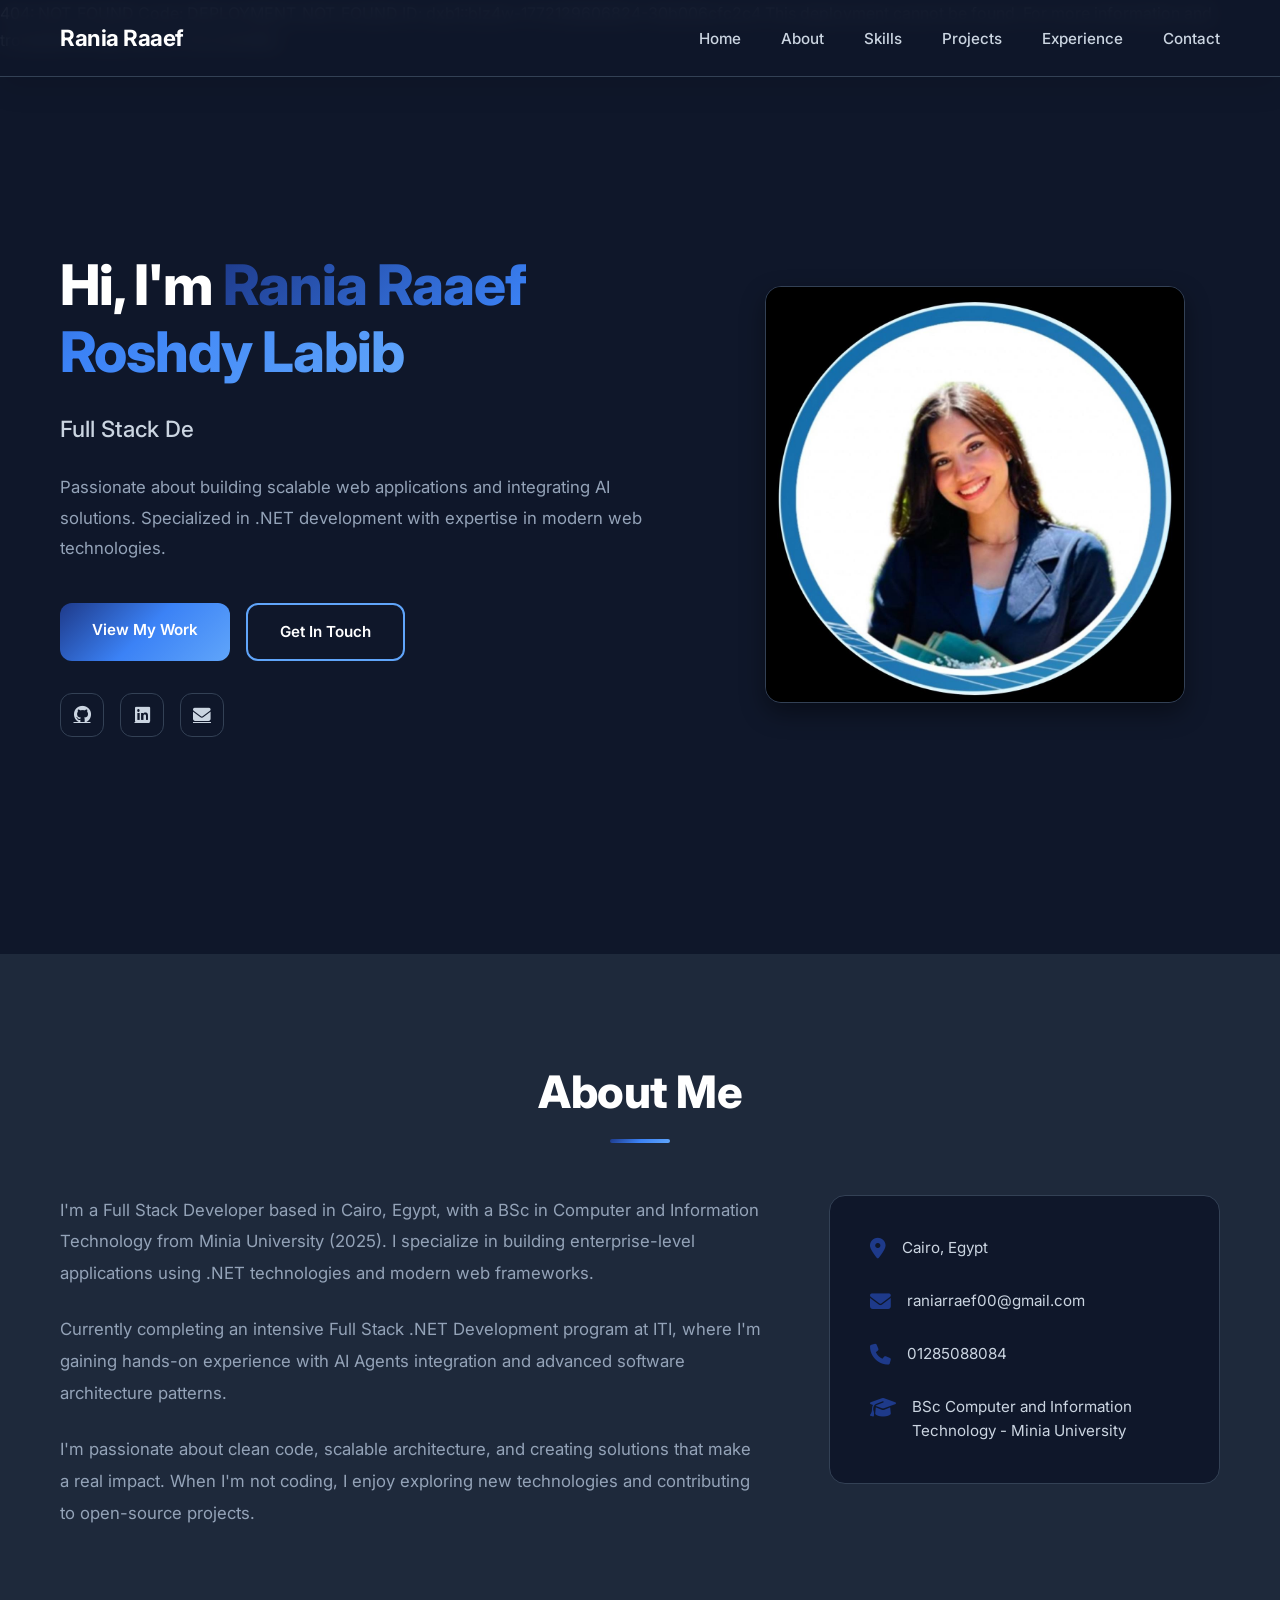
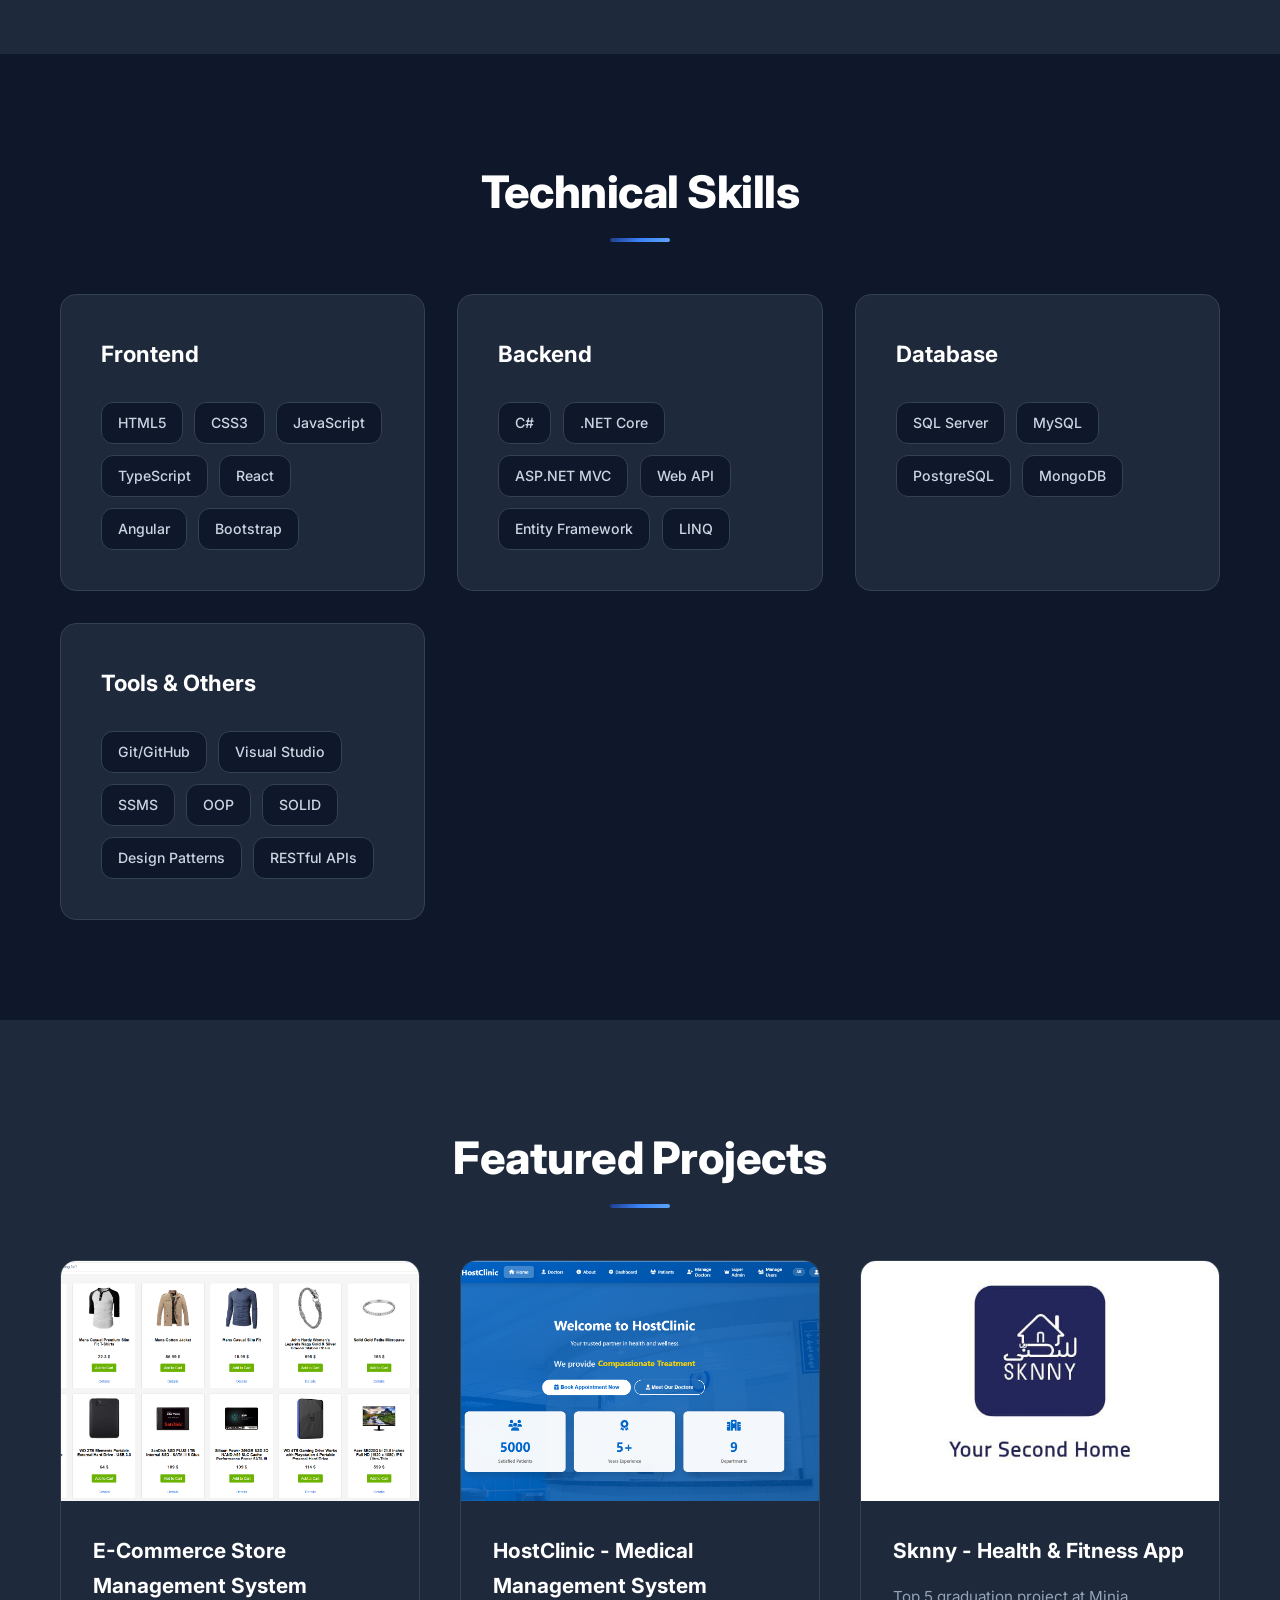
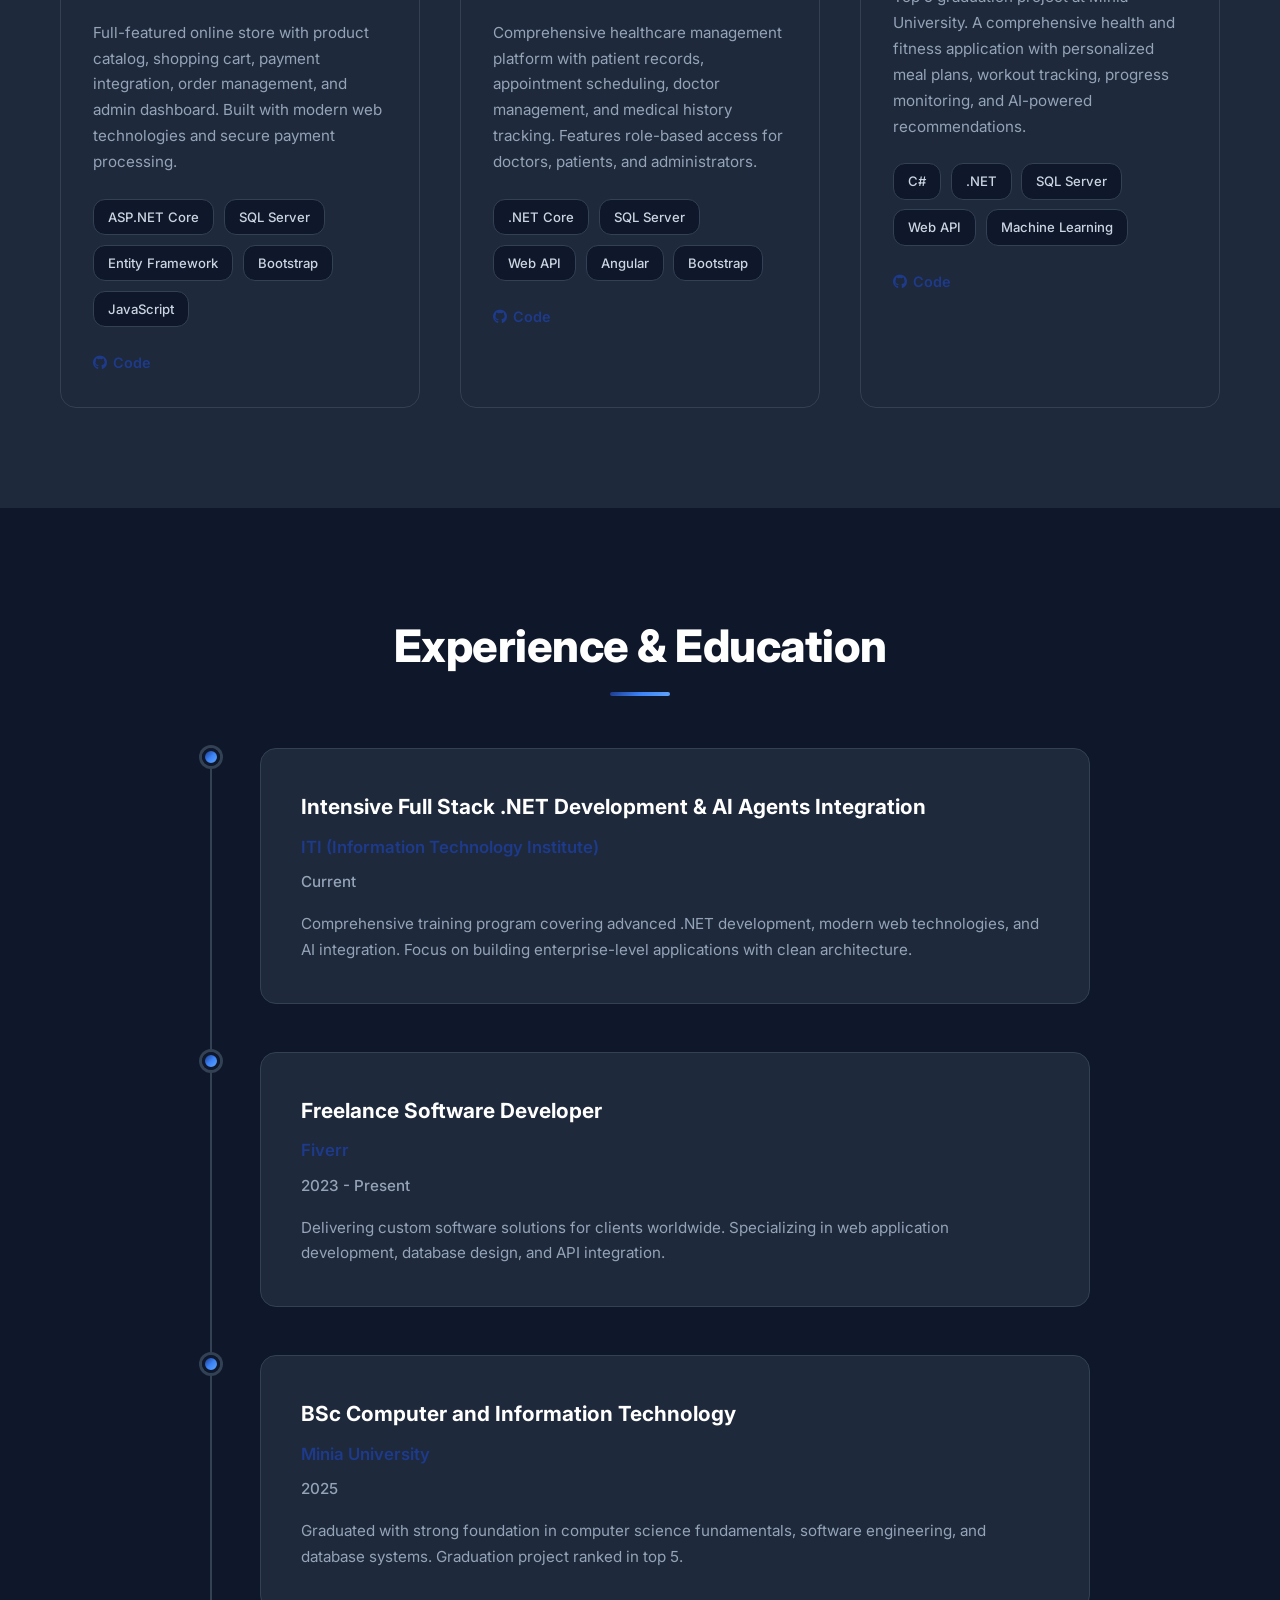
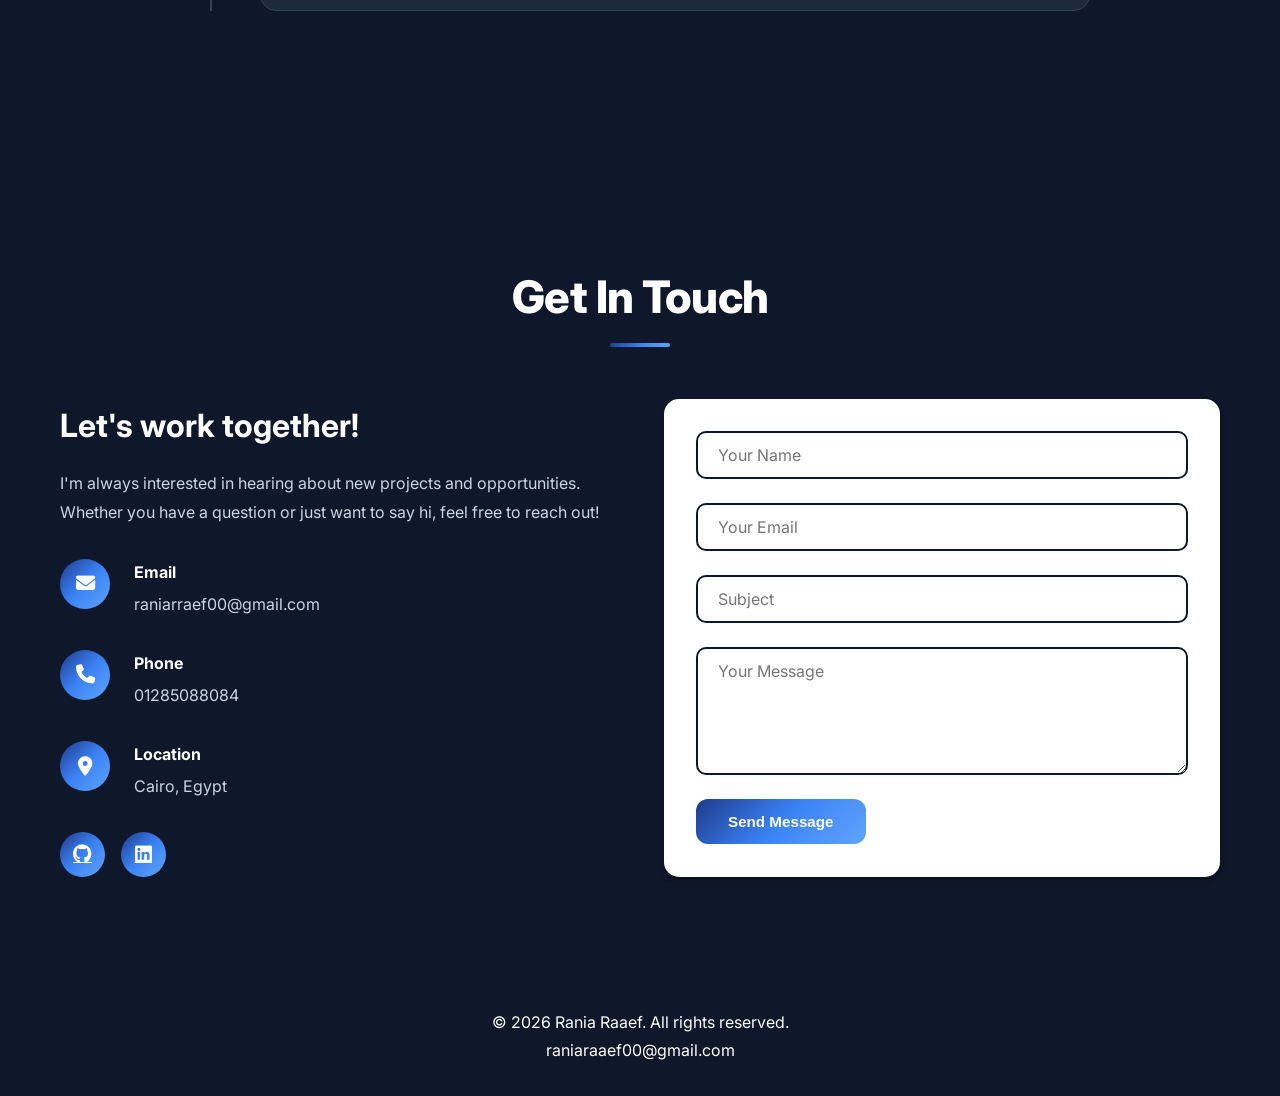
==== commit 3043c603: "Fix mobile display and email functionality" ====
--- a/index.html
+++ b/index.html
@@ -4,12 +4,12 @@
 
 This deployment cannot be found. For more information and troubleshooting, see our documentati<!DOCTYPE html>
 <html lang="en">
+<head>
+    <meta charset="UTF-8">
+    <meta name="viewport" content="width=device-width, initial-scale=1.0">
+    <title>Rania Raaef - Full Stack Developer</title>
     <link rel="preconnect" href="https://fonts.googleapis.com">
     <link rel="preconnect" href="https://fonts.gstatic.com" crossorigin>
-    <link href="https://fonts.googleapis.com/css2?family=Inter:wght@400;500;600;700;800&display=swap" rel="stylesheet">
-    <link rel="stylesheet" href="./styles.css">
-    <link rel="stylesheet" href="https://cdnjs.cloudflare.com/ajax/libs/font-awesome/6.4.0/css/all.min.css">
-</head>nk rel="preconnect" href="https://fonts.gstatic.com" crossorigin>
     <link href="https://fonts.googleapis.com/css2?family=Inter:wght@400;500;600;700;800&display=swap" rel="stylesheet">
     <link rel="stylesheet" href="styles.css">
     <link rel="stylesheet" href="https://cdnjs.cloudflare.com/ajax/libs/font-awesome/6.4.0/css/all.min.css">
@@ -345,9 +345,10 @@
     <!-- Footer -->
     <footer class="footer">
         <div class="container">
-    <script src="./script.js"></script>
-</body>
-</html>ooter>
+            <p>&copy; 2026 Rania Raaef. All rights reserved.</p>
+            <p>raniaraaef00@gmail.com</p>
+        </div>
+    </footer>
 
     <script src="script.js"></script>
 </body>
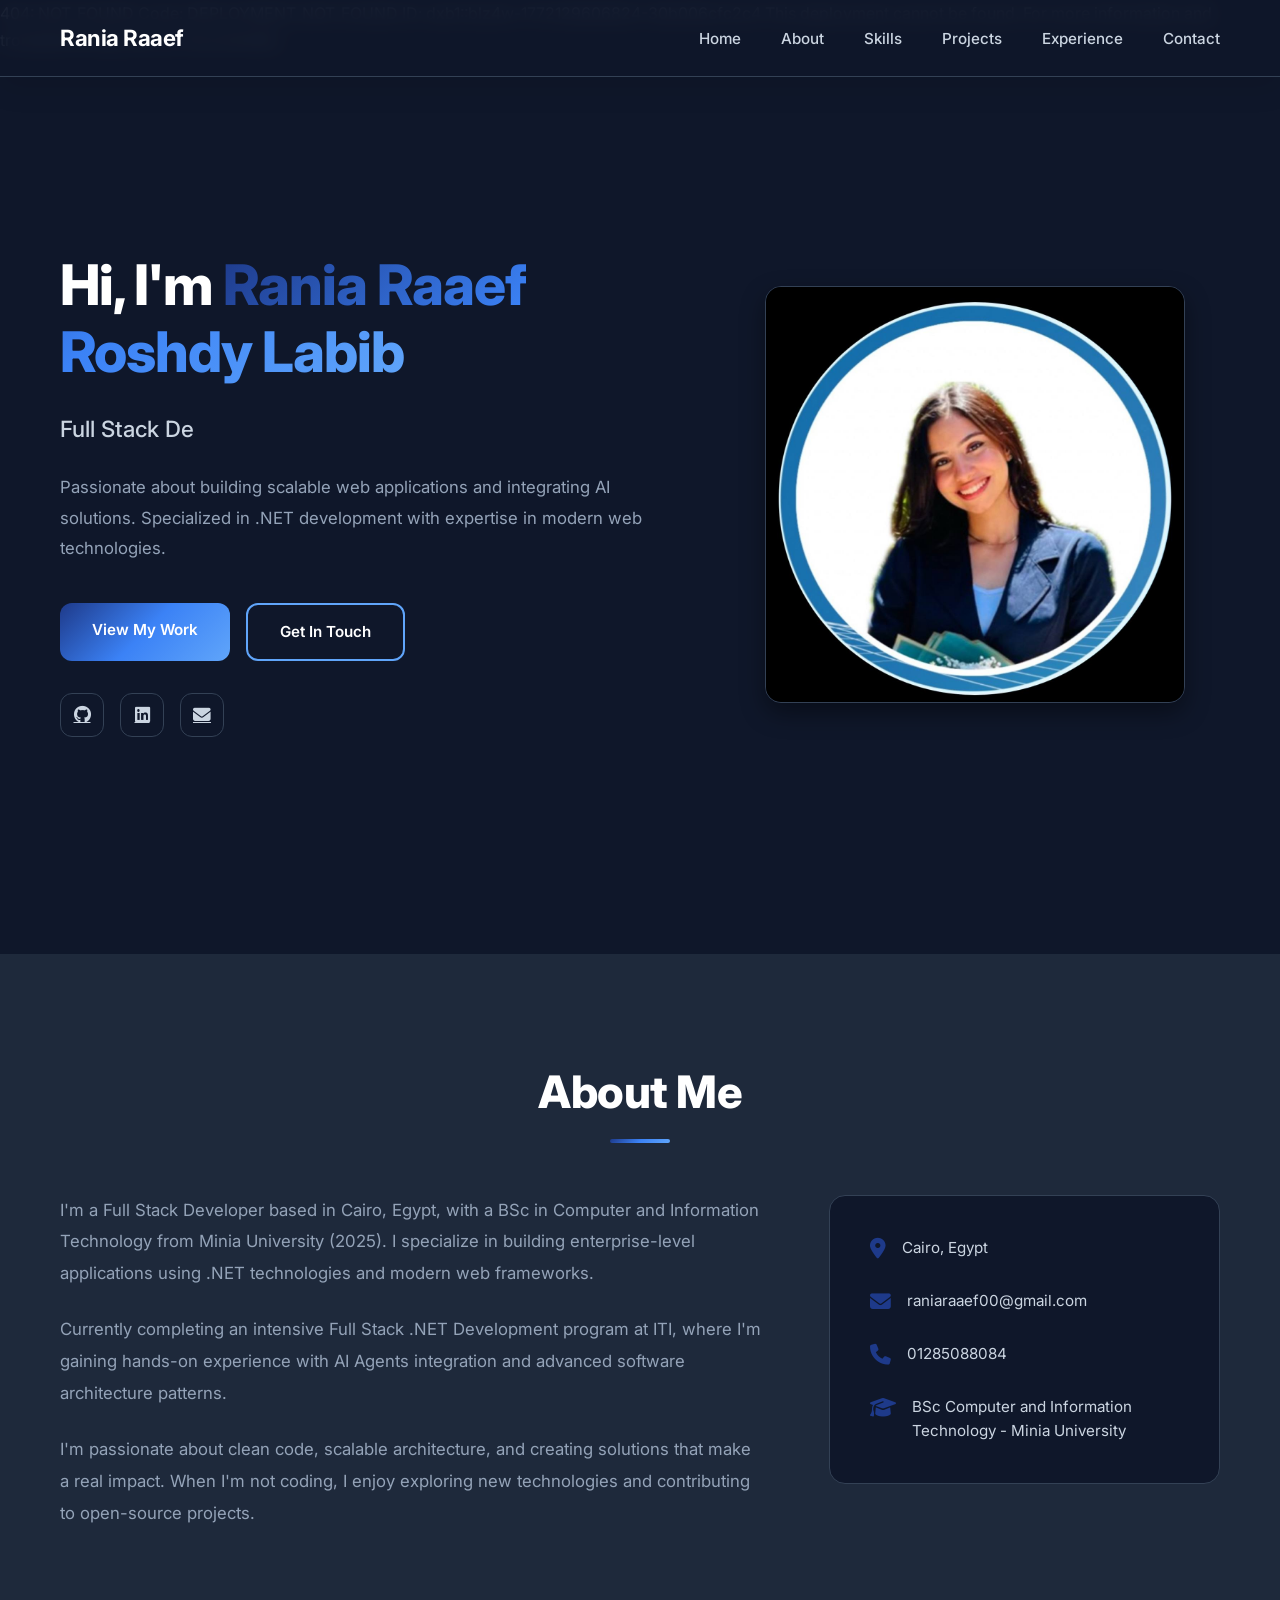
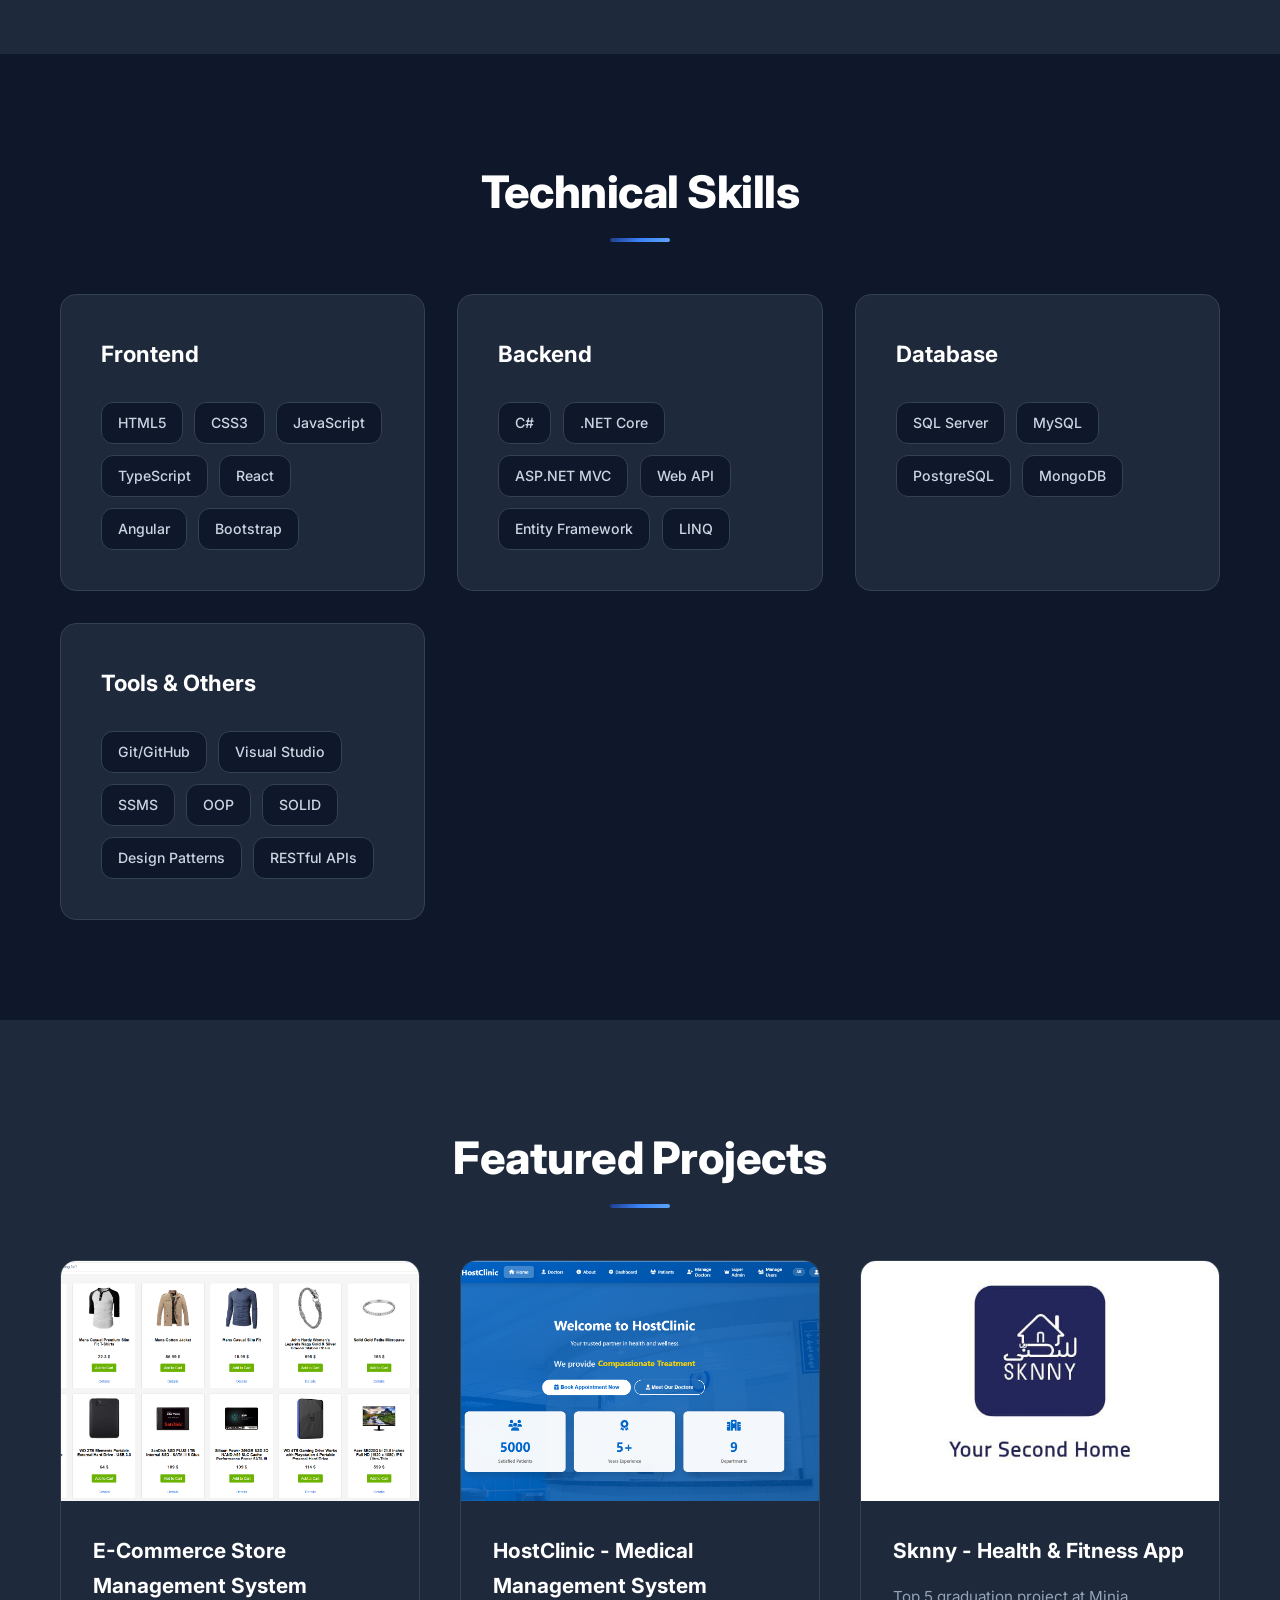
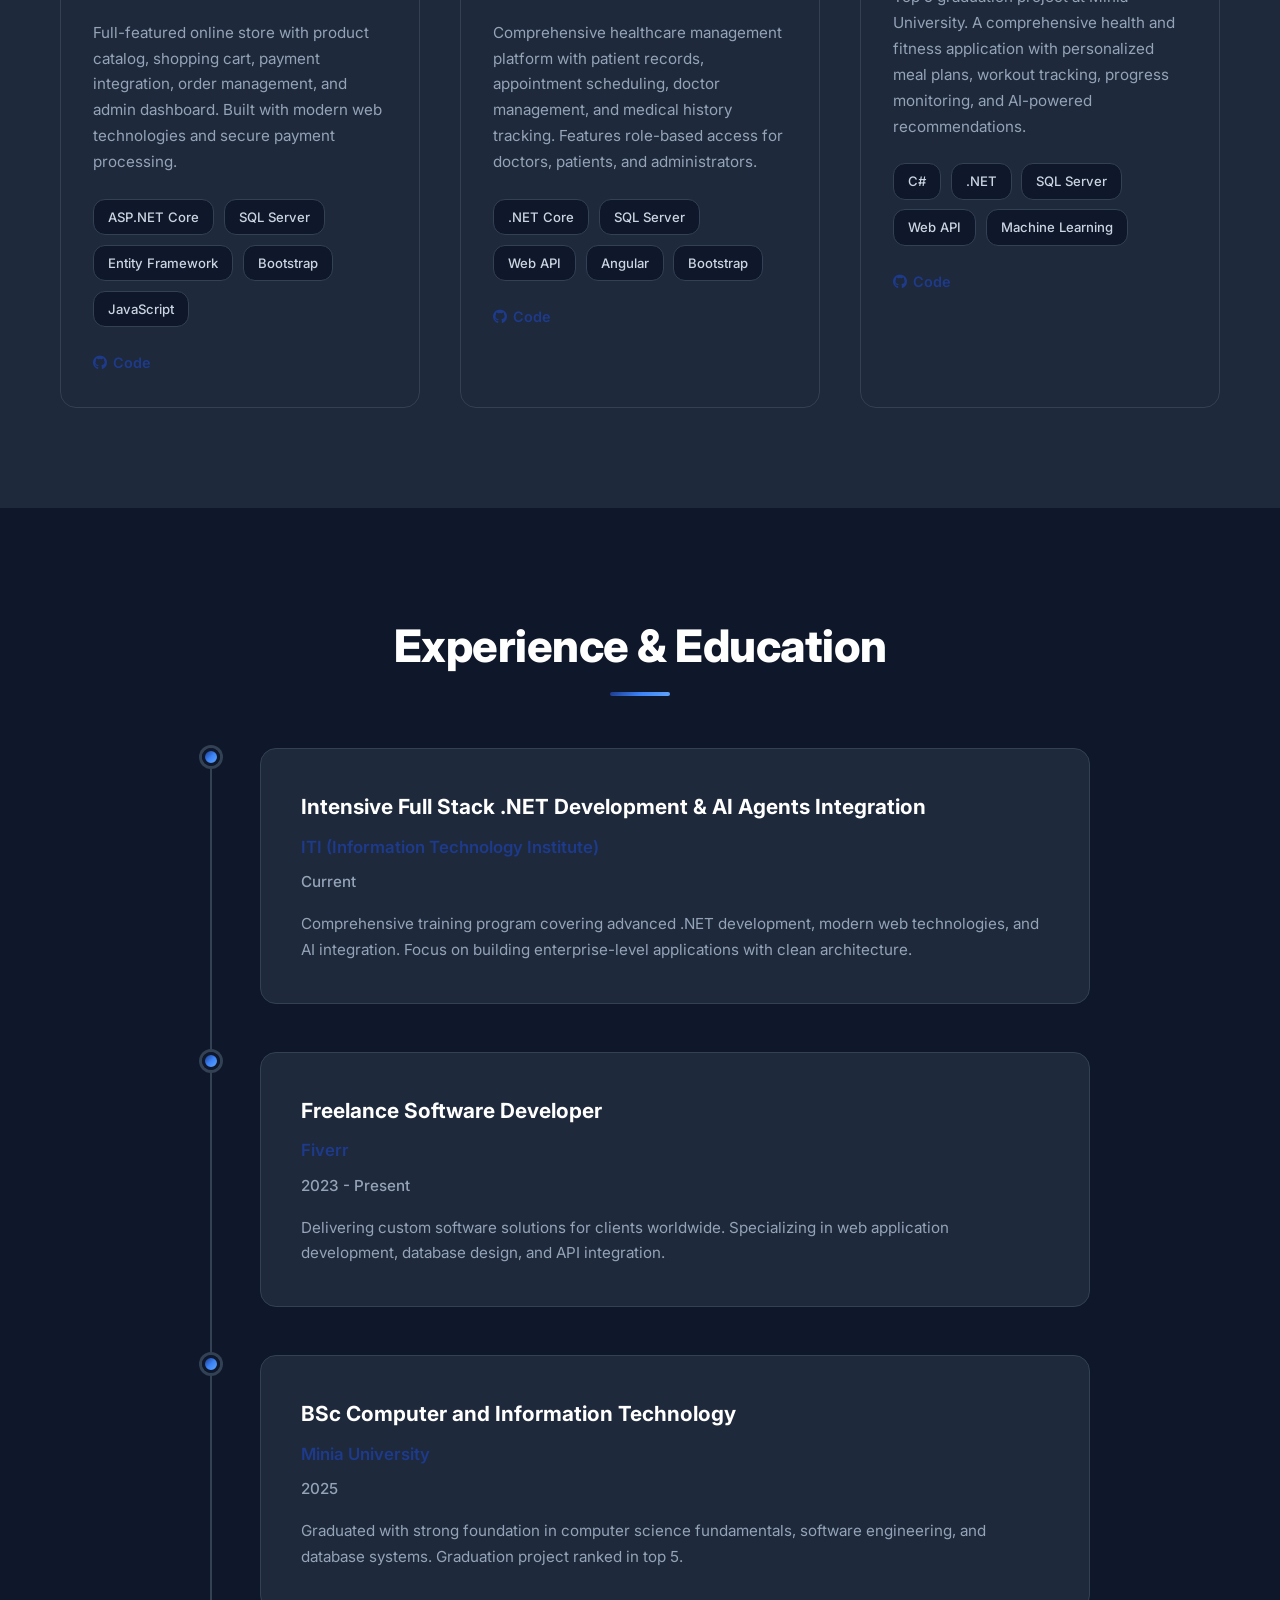
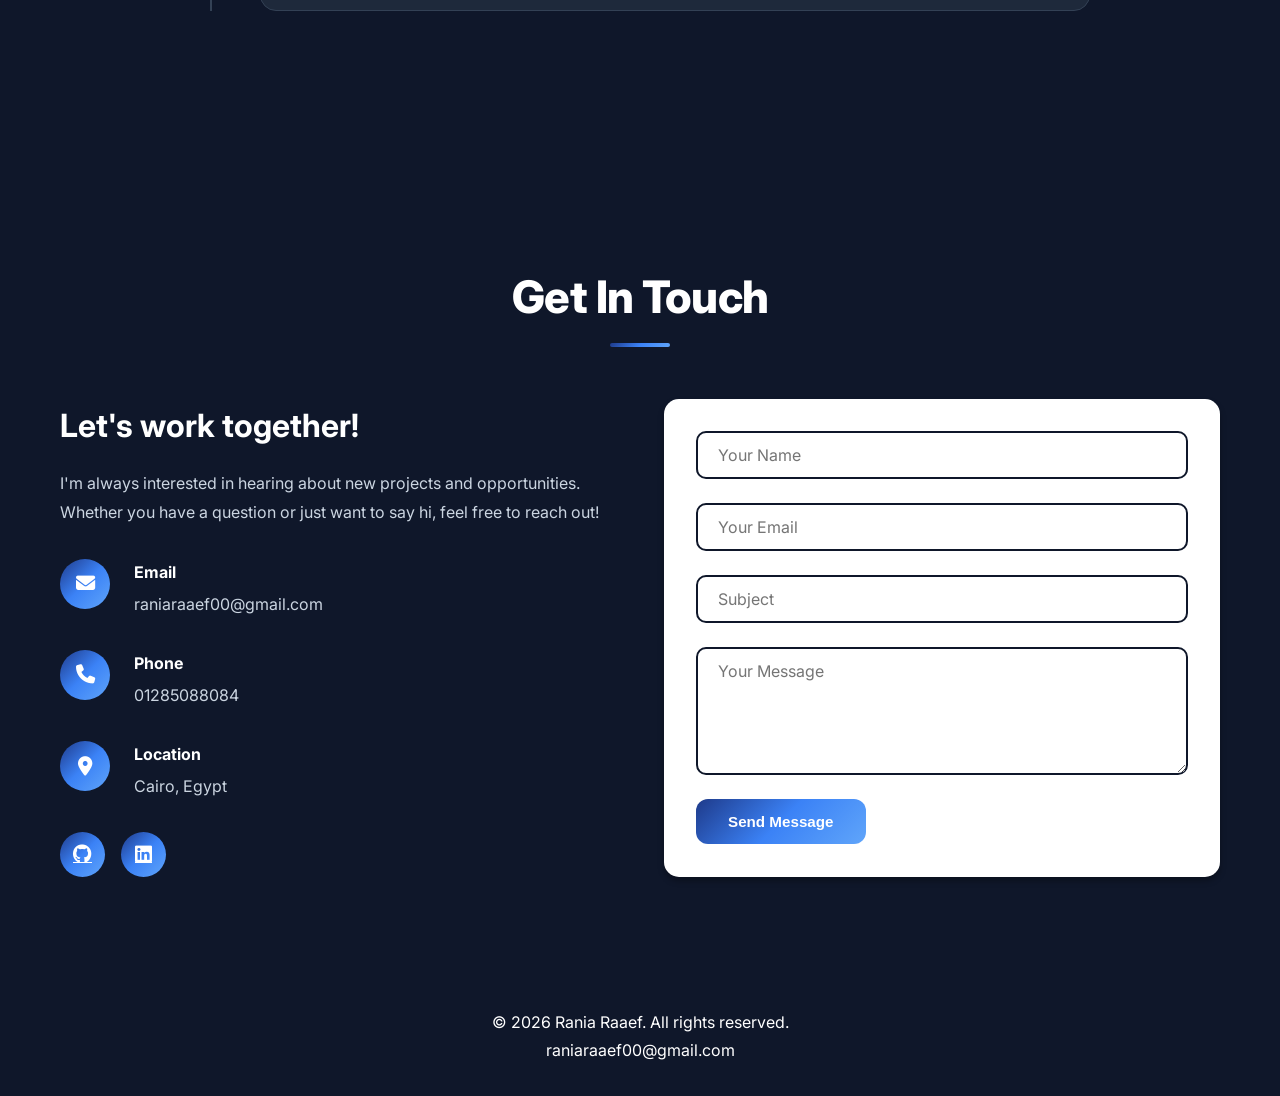
==== commit f1287137: "Fix email address throughout portfolio" ====
--- a/index.html
+++ b/index.html
@@ -53,7 +53,7 @@
                     <div class="social-links">
                         <a href="https://github.com/raniaraaef" target="_blank" aria-label="GitHub"><i class="fab fa-github"></i></a>
                         <a href="https://www.linkedin.com/in/rania-raaef-23a071244" target="_blank" aria-label="LinkedIn"><i class="fab fa-linkedin"></i></a>
-                        <a href="mailto:raniarraef00@gmail.com" aria-label="Email"><i class="fas fa-envelope"></i></a>
+                        <a href="mailto:raniaraaef00@gmail.com" aria-label="Email"><i class="fas fa-envelope"></i></a>
                     </div>
                 </div>
                 <div class="hero-image">
@@ -90,7 +90,7 @@
                     </div>
                     <div class="info-item">
                         <i class="fas fa-envelope"></i>
-                        <span>raniarraef00@gmail.com</span>
+                        <span>raniaraaef00@gmail.com</span>
                     </div>
                     <div class="info-item">
                         <i class="fas fa-phone"></i>
@@ -298,7 +298,7 @@
                             <i class="fas fa-envelope"></i>
                             <div>
                                 <h4>Email</h4>
-                                <a href="mailto:raniarraef00@gmail.com">raniarraef00@gmail.com</a>
+                                <a href="mailto:raniaraaef00@gmail.com">raniaraaef00@gmail.com</a>
                             </div>
                         </div>
                         <div class="contact-item">
